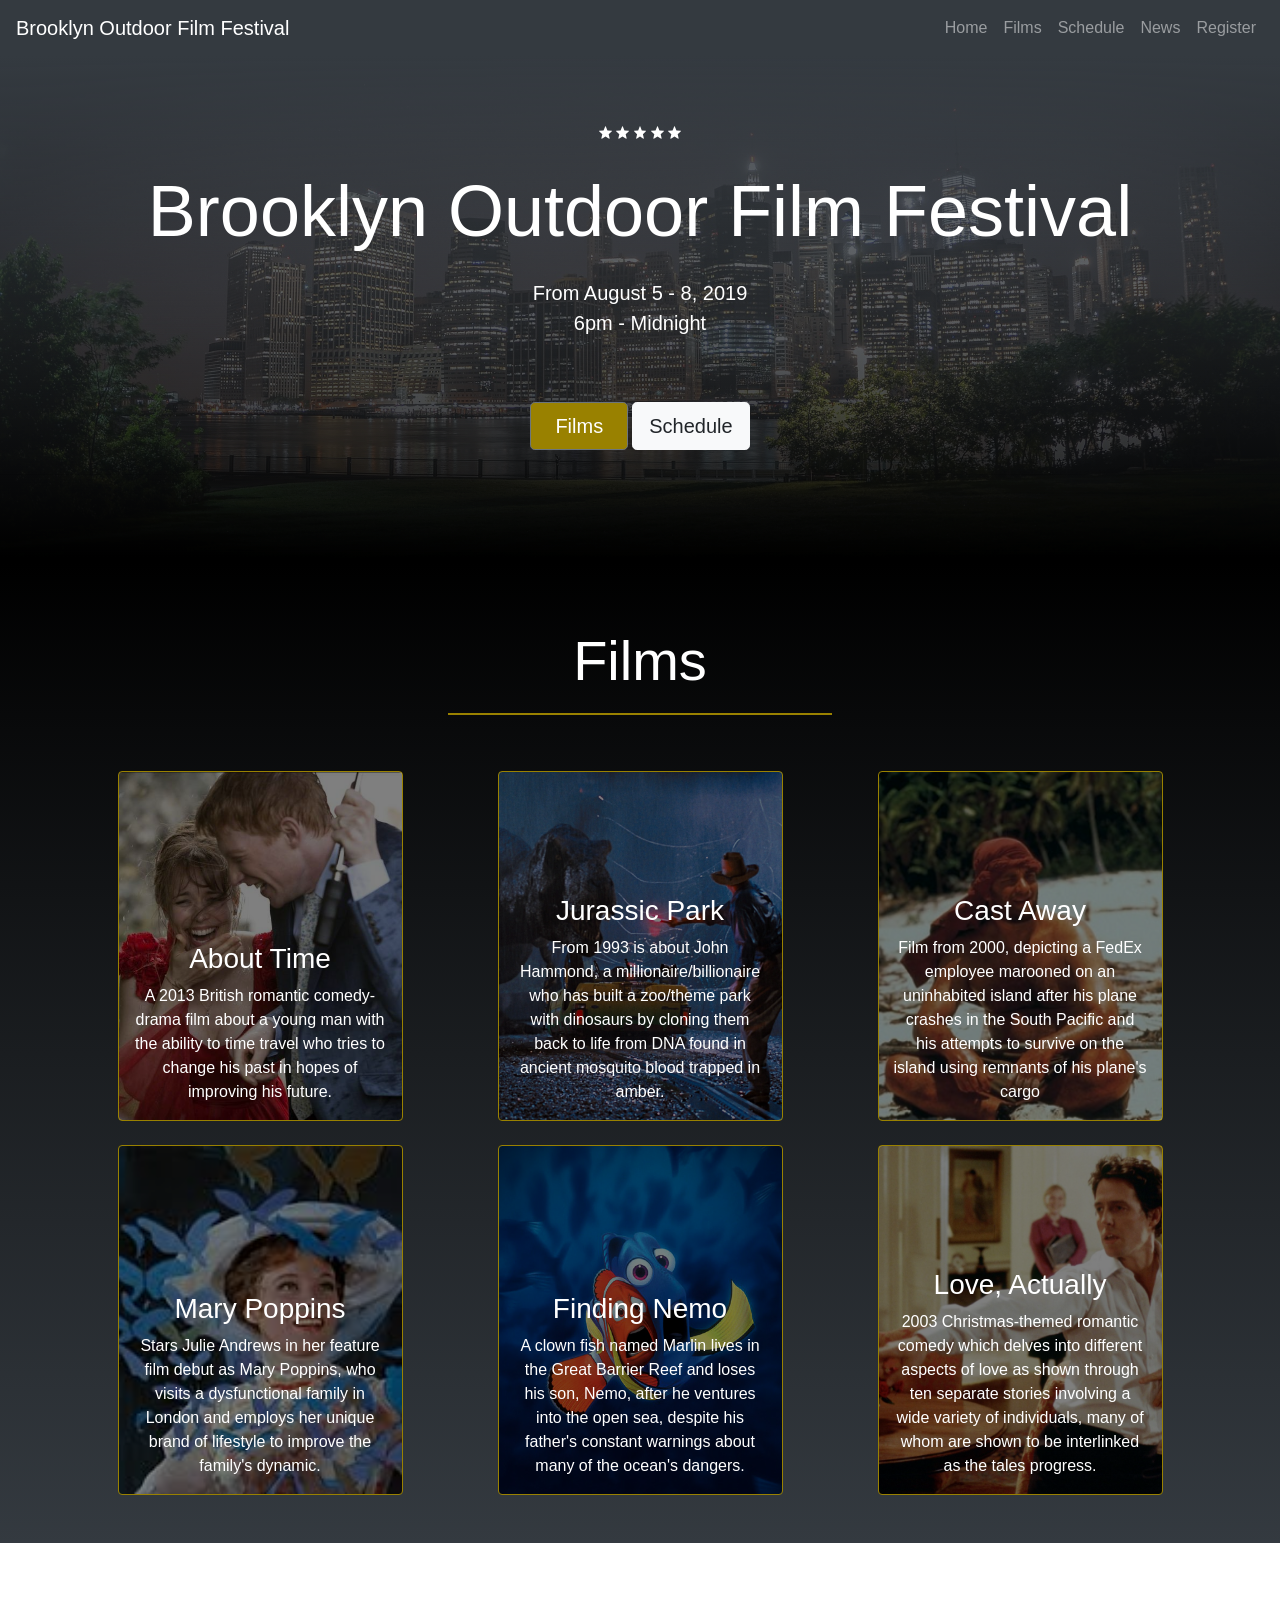
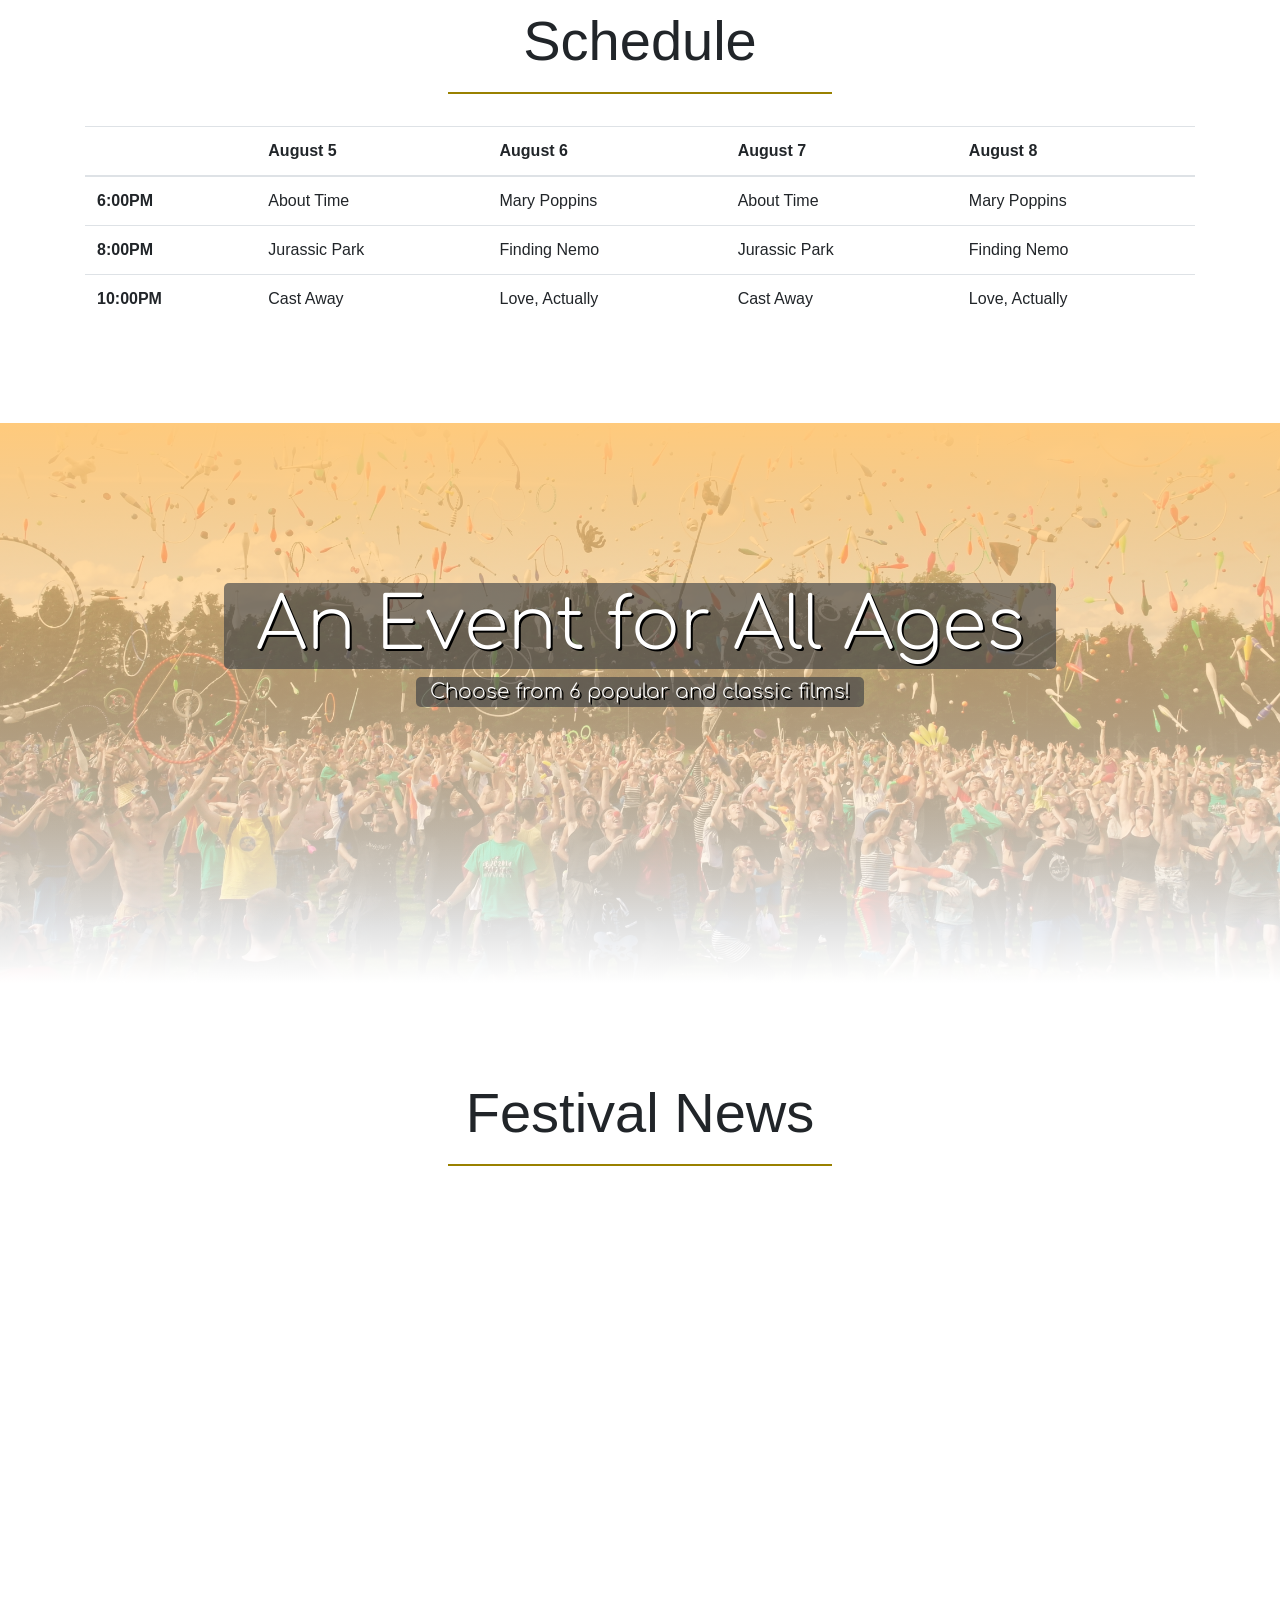
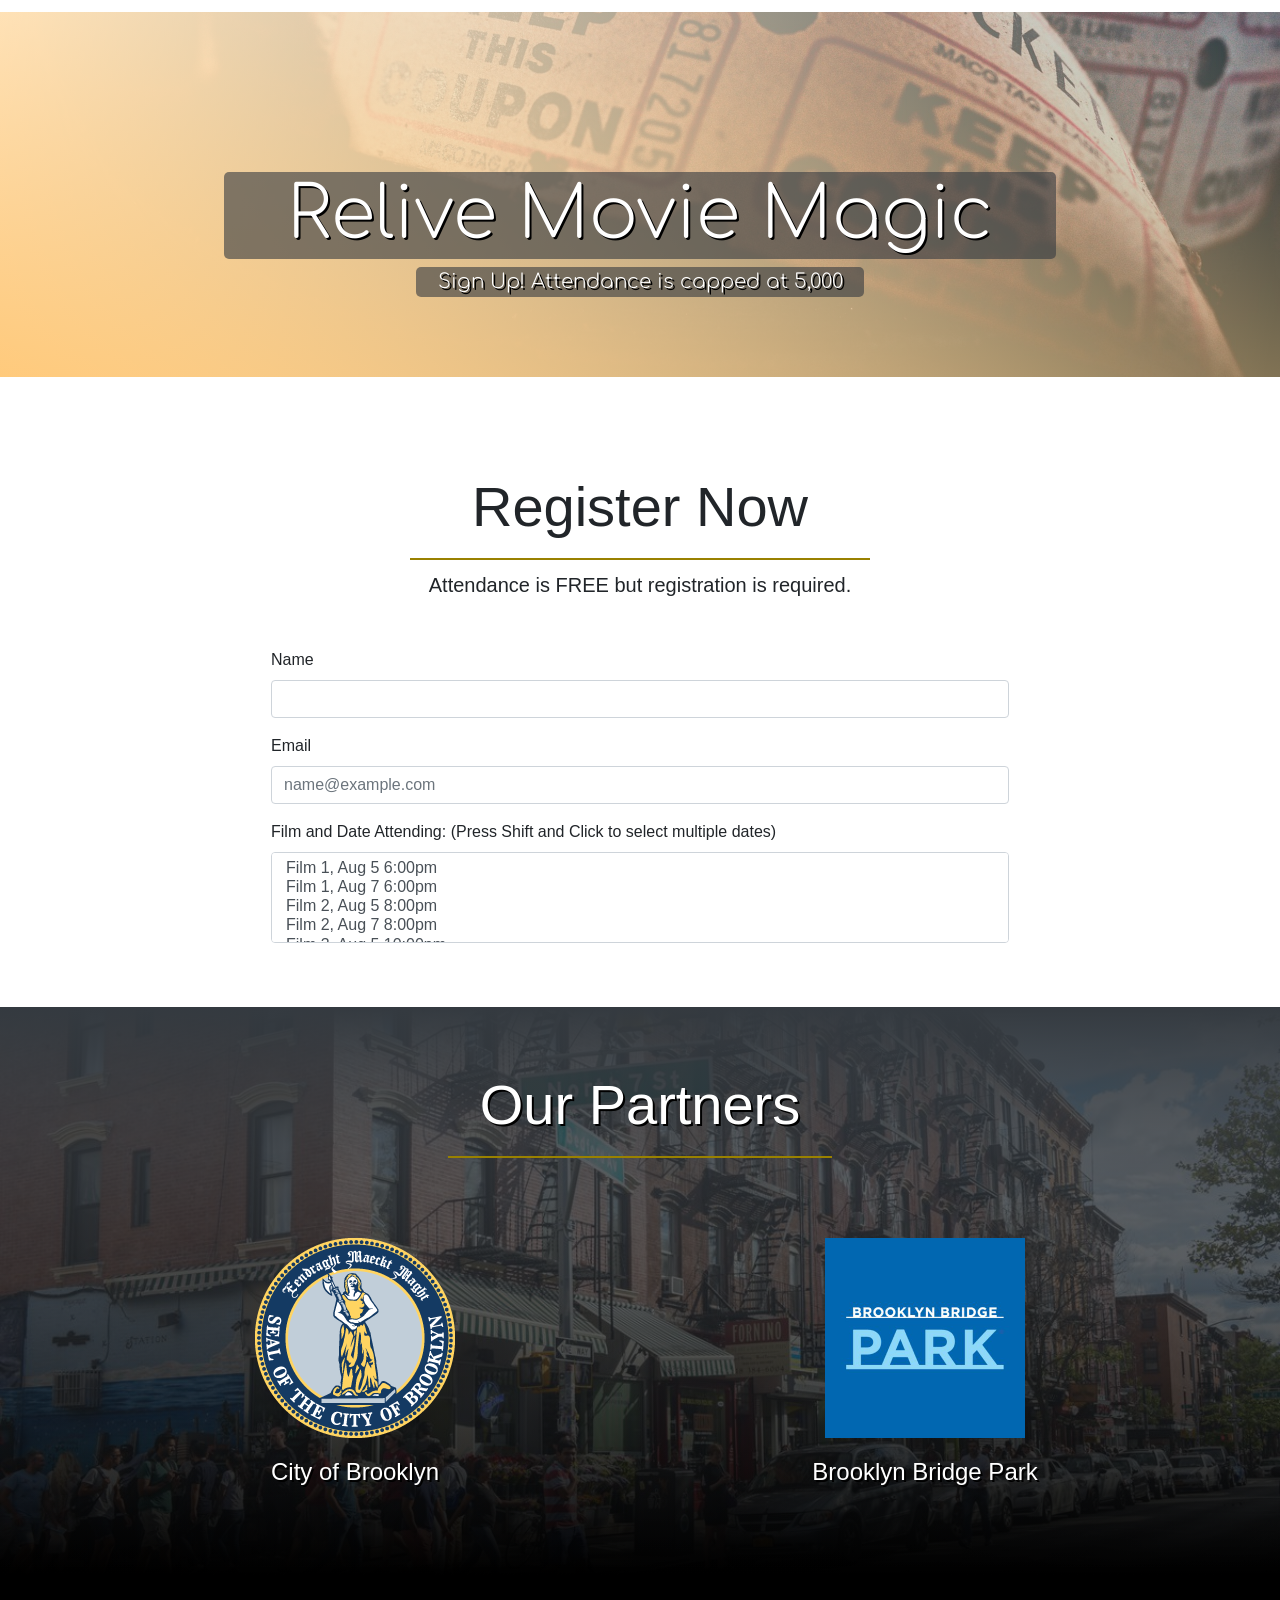
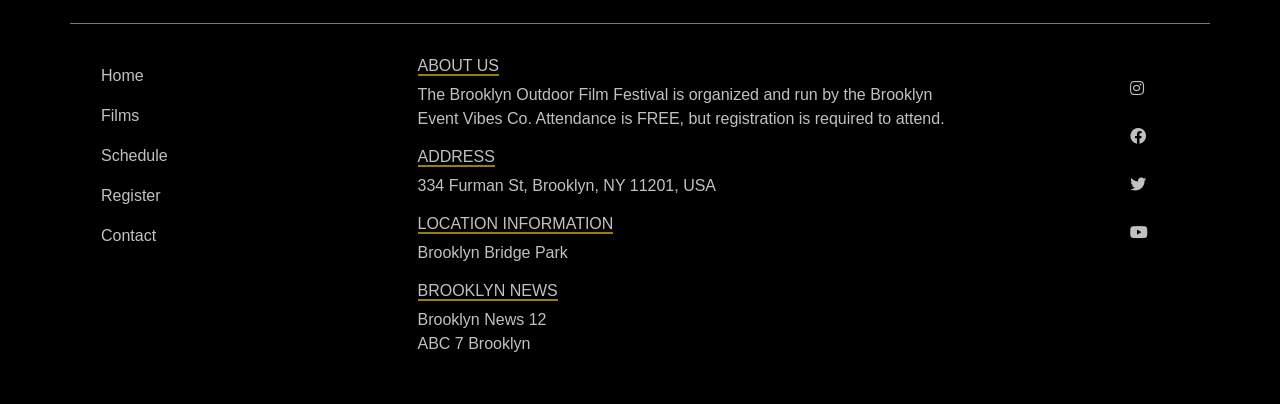
==== index.html @ 04101d74 "Rename filmfestival2.HTML to index.html" ====
<!doctype html>
<html lang="en">
  <head>
    <!-- Required meta tags -->
    <meta charset="utf-8">
    <meta name="language" content="English">
    <meta name="viewport" content="width=device-width, initial-scale=1, shrink-to-fit=no">
    <title>Brooklyn Outdoor Film Festival</title>

    <!-- Bootstrap CSS -->
    <link rel="stylesheet" href="https://stackpath.bootstrapcdn.com/bootstrap/4.2.1/css/bootstrap.min.css" integrity="sha384-GJzZqFGwb1QTTN6wy59ffF1BuGJpLSa9DkKMp0DgiMDm4iYMj70gZWKYbI706tWS" crossorigin="anonymous">
    <link rel="stylesheet" href="https://use.fontawesome.com/releases/v5.7.2/css/all.css" integrity="sha384-fnmOCqbTlWIlj8LyTjo7mOUStjsKC4pOpQbqyi7RrhN7udi9RwhKkMHpvLbHG9Sr" crossorigin="anonymous">
    <link href="https://fonts.googleapis.com/css?family=Comfortaa" rel="stylesheet">
    <link href="css/style.css" rel="stylesheet" type="text/css" />
  </head>
  <body>
    <!---NAVIGATION------>

    <header>
      <nav class="navbar sticky-top navbar-expand-md navbar-dark bg-dark">
        <a class="navbar-brand" href="#">Brooklyn Outdoor Film Festival</a>
        <button class="navbar-toggler" type="button" data-toggle="collapse" data-target="#navbarNav">
          <span class="navbar-toggler-icon"></span>
        </button>
        <div class="collapse navbar-collapse" id="navbarNav">
          <ul class="navbar-nav ml-auto">
            <li class="nav-item">
              <a class="nav-link" href="#">Home</a>
            </li>
            <li class="nav-item">
              <a class="nav-link" href="#film-section">Films</a>
            </li>
            <li class="nav-item">
              <a class="nav-link" href="#schedule-section">Schedule</a>
            </li>
            <li class="nav-item">
              <a class="nav-link" href="#news-section">News</a>
            </li>
            <li class="nav-item">
              <a class="nav-link" href="#register-section">Register</a>
            </li>
          </ul>
        </div>
      </nav>
      <!---JUMBOTRON------>
      <div id="header-img" class="jumbotron jumbotron-fluid text-center">
        <img class="star" src="images/star.svg" />
        <img class="star" src="images/star.svg" />
        <img class="star" src="images/star.svg" />
        <img class="star" src="images/star.svg" />
        <img class="star" src="images/star.svg" />

        <h1 class="display-3 my-4">Brooklyn Outdoor Film Festival</h1>
        <div class="d-flex justify-content-around">
          <p class="lead"><strong>From August 5 - 8, 2019 <br /> 6pm - Midnight</strong></p>
        </div>
        <div class="btn-group mt-5" role="group">
          <a href="#film-section">
            <button id="button-gold" type="button" class="btn btn-secondary btn-lg px-4 mr-1">
              Films
            </button>
          </a>
          <a href="#schedule-section">
            <button type="button" class="btn btn-light btn-lg">
              Schedule
            </button>
          </a>
        </div>
        <hr class="my-4" />
      </div>
    </header>


  <main>
    <!---FILM SECTION------>
      <section id="film-section" class="padding-section text-white pb-5">
        <div id="" class="text-center padding-title-bottom">
          <div class="width-border border-bottom-gold">
            <h2 class="display-4">Films</h2>
          </div>
        </div>
        <div class="container" id="films">
          <div class="row d-flex justify-content-around text-center my-4">
            <div id="about-time-pic" class="d-flex flex-column justify-content-end col-xs-12 col-lg-3 height-film rounded gold-border">
              <h3>About Time</h3>
              <p>
                A 2013 British romantic comedy-drama film about a young man with the ability to time travel who tries to change his past in hopes of improving his future.
              </p>
            </div>
            <div id="jurassic-park-pic" class="d-flex flex-column justify-content-end col-xs-12 col-lg-3 height-film rounded gold-border">
              <h3>Jurassic Park</h3>
              <p>
                From 1993 is about John Hammond, a millionaire/billionaire who has built a zoo/theme park with dinosaurs by cloning them back to life from DNA found in ancient mosquito blood trapped in amber.
              </p>
            </div>
            <div id="cast-away-pic" class="d-flex flex-column justify-content-end col-xs-12 col-lg-3 height-film rounded gold-border">
              <h3>Cast Away</h3>
              <p>
                Film from 2000, depicting a FedEx employee marooned on an uninhabited island after his plane crashes in the South Pacific and his attempts to survive on the island using remnants of his plane's cargo
              </p>
            </div>
          </div><!--/row-->
          <div class="row d-flex justify-content-around text-center mt-4" id="row-height">
            <div id="mary-poppins-pic" class="d-flex flex-column justify-content-end col-xs-12 col-lg-3 height-film rounded gold-border">
              <h3>Mary Poppins</h3>
              <p>
                Stars Julie Andrews in her feature film debut as Mary Poppins, who visits a dysfunctional family in London and employs her unique brand of lifestyle to improve the family's dynamic.
              </p>
            </div>
            <div id="finding-nemo-pic" class="d-flex flex-column justify-content-end col-xs-12 col-lg-3 height-film rounded gold-border">
              <h3>Finding Nemo</h3>
              <p>
                A clown fish named Marlin lives in the Great Barrier Reef and loses his son, Nemo, after he ventures into the open sea, despite his father's constant warnings about many of the ocean's dangers.
              </p>
            </div>
            <div id="love-actually-pic" class="d-flex flex-column justify-content-end col-xs-12 col-lg-3 height-film rounded gold-border">
              <h3>Love, Actually</h3>
              <p>
                 2003 Christmas-themed romantic comedy which delves into different aspects of love as shown through ten separate stories involving a wide variety of individuals, many of whom are shown to be interlinked as the tales progress.
              </p>
            </div>
          </div><!--/row-->
        </div><!--/container-->
      </section>

      <!---SCHEDULE------>
      <section id="schedule-section" class="padding-section">
        <div class="text-center  padding-title-bottom">
          <div class="width-border border-bottom-gold">
            <h2 class="display-4">Schedule</h2>
          </div>
        </div>
        <div class="container">
          <table class="table table-hover">
            <thead>
              <tr>
                <th scope="col-md-1"></th>
                <th scope="col-md-1">August 5</th>
                <th scope="col-md-1">August 6</th>
                <th scope="col">August 7</th>
                <th scope="col">August 8</th>
              </tr>
            </thead>
            <tbody>
              <tr>
                <th scope="row">6:00PM</th>
                <td>About Time</td>
                <td>Mary Poppins</td>
                <td>About Time</td>
                <td>Mary Poppins</td>
              </tr>
              <tr>
                <th scope="row">8:00PM</th>
                <td>Jurassic Park</td>
                <td>Finding Nemo</td>
                <td>Jurassic Park</td>
                <td>Finding Nemo</td>
              </tr>
              <tr>
                <th scope="row">10:00PM</th>
                <td>Cast Away</td>
                <td>Love, Actually</td>
                <td>Cast Away</td>
                <td>Love, Actually</td>
              </tr>
            </tbody>
          </table>
        </div>
      </section>

    <!---Wrapper Jumbotron------>
    <div id="wrapper1-img" class="jumbotron jumbotron-fluid text-center">
      <div class="text-box">
        <h1 id="wrapper1-h1" class="display-3">An Event for All Ages</h1>
      </div>
      <div id="lead-text-box" class="text-box">
        <p id="leadtext-wrapper" class="lead">Choose from 6 popular and classic films!</p>
      </div>
    </div>

    <!---FESTIVAL NEWS------>
    <aside id="news-section" class="padding-section">
      <div class="text-center  padding-title-bottom">
        <div class="width-border border-bottom-gold">
          <h2 class="display-4">Festival News</h2>
        </div>
      </div>
      <div class="container">
        <div class="row">
          <div class="col">
            <article>
              <a class="links-decoration" href="#">
                <div class="d-flex align-items-center">
                  <h4 class="mr-4">Excitement rises over Brooklyn's upcoming film festival</h4>
                  <span>July 4, 2019</span>
                </div>
                <p>
                  A recent local poll showed that citizens living in Brooklyn and Manhatten are greatly looking forward to the upcoming film festival at Brooklyn Bridge Park. Although the venue can only accomodate for around 5,000 people per day, it's looking like a great deal more of the population is interested in attending. Those interested should register and sign up for the festival as soon as possible to secure their place!
                </p>
              </a>
            </article>
            <article>
              <a class="links-decoration" href="#">
                <div class="d-flex align-items-center">
                  <h4 class="mr-4">Brooklyn Film Festival puts together it's schedule</h4>
                  <span>Feb 15, 2019</span>
                </div>
                <p>
                  The Brooklyn Outdoor Film Festival has finally created it's list of films as well as what times they will be playing at. The organizers of the festival spent several weeks discussing with studios and weighing the options that were provided them. They feel their final line-up provides a good mix for all festival-goers no matter their age.
                </p>
              </a>
            </article>
            <article>
              <a class="links-decoration" href="#">
                <div class="d-flex align-items-center">
                  <h4 class="mr-4">Film Festival is confirmed at Brooklyn Bridge Park!</h4>
                  <span>Nov 26, 2018</span>
                </div>
                <p>
                  After many weeks of negotiations and bureacracy, the City of Brooklyn has finally given the go-ahead for the Brooklyn Outdoor Film Festival to be held this year at Brooklyn Bridge Park. The venue is set to be this summer between August 5 - 8 from 6pm to Midnight.
                </p>
            </a>
            </article>
          </div>
        </div>
      </div>
    </aside>

    <!---Wrapper Jumbotron 2------>
    <div id="wrapper2-img" class="jumbotron jumbotron-fluid text-center">
      <div class="text-box">
          <h1 class="display-3">Relive Movie Magic</h1>
      </div>
      <div id="lead-text-box" class="text-box">
        <p id="leadtext-wrapper" class="lead">Sign Up! Attendance is capped at 5,000</p>
      </div>
    </div>


    <!---REGISTER------>
    <section id="register-section" class="padding-section margin-sides-register">
      <div class="text-center  padding-title-bottom">
      <div id="width-border-register" class="border-bottom-gold">
        <h2 class="display-4">Register Now</h2>
      </div>
      <p class="lead">
        Attendance is FREE but registration is required.
      </p>
    </div>
      <div class="container">
        <form>
          <div class="form-group">
            <label for="FormControlInputName">Name</label>
            <input class="form-control" >
          </div>
          <div class="form-group">
            <label for="FormControlInputEmail">Email</label>
            <input type="email" class="form-control" placeholder="name@example.com">
          </div>
          <div class="form-group">
            <label for="exampleFormControlSelect2">Film and Date Attending: (Press Shift and Click to select multiple dates)</label>
            <select multiple class="form-control">
              <option>Film 1, Aug 5 6:00pm</option>
              <option>Film 1, Aug 7 6:00pm</option>
              <option>Film 2, Aug 5 8:00pm</option>
              <option>Film 2, Aug 7 8:00pm</option>
              <option>Film 3, Aug 5 10:00pm</option>
              <option>Film 3, Aug 7 10:00pm</option>
              <option>Film 4, Aug 6 6:00pm</option>
              <option>Film 4, Aug 8 6:00pm</option>
              <option>Film 5, Aug 6 8:00pm</option>
              <option>Film 5, Aug 8 8:00pm</option>
              <option>Film 6, Aug 6 10:00pm</option>
              <option>Film 6, Aug 8 10:00pm</option>
            </select>
          </div>
        </form>
      </div><!--/container-->
    </section>

    <!---PARTNERS----->
    <section class="padding-section padding-title-bottom partners">
      <div class="text-center  padding-title-bottom">
        <div class="width-border border-bottom-gold mb-5">
          <h2 class="display-4">Our Partners</h2>
        </div>
      </div>
      <div class="container">
        <div class="row d-flex justify-content-around text-center">
          <div class="col pb-5">
            <a class="links-decoration" href="https://www1.nyc.gov/">
              <img class="city-logos" src="icons/seal_brooklyn.png" />
              <h4>City of Brooklyn</h4>
            </a>
          </div>
          <div class="col">
            <a class="links-decoration" href="https://www.brooklynbridgepark.org/">
              <img class="city-logos" src="icons/brooklynbridge_park.jpg" />
              <h4>Brooklyn Bridge Park</h4>
            </a>
          </div>
      </div>
    </section>
  </main>

  <!---FOOTER------>
  <footer class="py-5" id="footer">
    <div class="container" id="border-top-footer">
      <div class="row d-flex justify-content-between">
        <div class="col-md-2"><!--nav col-->
          <div>
            <ul class="nav flex-column">
              <li class="nav-item">
                <a class="nav-link active" href="#">Home</a>
              </li>
              <li class="nav-item">
                <a class="nav-link" href="#">Films</a>
              </li>
              <li class="nav-item">
                <a class="nav-link" href="#">Schedule</a>
              </li>
              <li class="nav-item">
                <a class="nav-link" href="#">Register</a>
              </li>
              <li class="nav-item">
                <a class="nav-link" href="#">Contact</a>
              </li>
            </ul>
          </div>
        </div>
        <div class="col-md-6"><!--address col-->
          <h6 class="text-uppercase mb-2"><span class="border-bottom-gold">About Us</span></h6>
          <p class="font-weight-light">
            The Brooklyn Outdoor Film Festival is organized and run by the Brooklyn Event Vibes Co.
            Attendance is FREE, but registration is required to attend.
          </p>
          <h6 class="text-uppercase mt-3 mb-2"><span class="border-bottom-gold">Address</span></h6>
          <address class="font-weight-light">
            334 Furman St, Brooklyn, NY 11201, USA
          </address>
          <h6 class="text-uppercase mt-3 mb-2"><span class="border-bottom-gold">Location Information</span></h6>
          <a class="font-weight-light" href="https://www.brooklynbridgepark.org/">Brooklyn Bridge Park</a>
          <h6 class="text-uppercase mt-3 mb-2"><span class="border-bottom-gold">Brooklyn News</span></h6>
          <a class="font-weight-light" class="link-footer" href="http://brooklyn.news12.com/">Brooklyn News 12</a><br />
          <a class="font-weight-light" class="link-footer" href="https://abc7ny.com/brooklyn/">ABC 7 Brooklyn</a>
        </div>
        <div class="col-md-1 py-2"><!--social media icons col-->
          <a href="#"><i class="fab fa-instagram icon-block py-3"></i></a>
          <a href="#"><i class="fab fa-facebook icon-block py-3"></i></a>
          <a href="#"><i class="fab fa-twitter icon-block py-3"></i></a>
          <a href="#"><i class="fab fa-youtube icon-block py-3"></i></a>
        </div>
      </div><!--/row-->
    </div>
  </footer>
    <!-- Optional JavaScript -->
    <!-- jQuery first, then Popper.js, then Bootstrap JS -->
    <script src="https://code.jquery.com/jquery-3.3.1.slim.min.js" integrity="sha384-q8i/X+965DzO0rT7abK41JStQIAqVgRVzpbzo5smXKp4YfRvH+8abtTE1Pi6jizo" crossorigin="anonymous"></script>
    <script src="https://cdnjs.cloudflare.com/ajax/libs/popper.js/1.14.6/umd/popper.min.js" integrity="sha384-wHAiFfRlMFy6i5SRaxvfOCifBUQy1xHdJ/yoi7FRNXMRBu5WHdZYu1hA6ZOblgut" crossorigin="anonymous"></script>
    <script src="https://stackpath.bootstrapcdn.com/bootstrap/4.2.1/js/bootstrap.min.js" integrity="sha384-B0UglyR+jN6CkvvICOB2joaf5I4l3gm9GU6Hc1og6Ls7i6U/mkkaduKaBhlAXv9k" crossorigin="anonymous"></script>
  </body>
</html>
---- css/style.css ----
/*----HEADER IMAGE----*/

.star {
  width: 1%;
}

#header-img {
  color: white;
  margin-bottom: 0;
  background: linear-gradient(#343a40, transparent 99%),
              linear-gradient(0deg, #000, transparent 99%),
              url("../images/brooklyn2.jpg") center/cover;
}

#button-gold {
  background-color: #998100;
  color: white;
}

#button-gold:hover {
  background-color: #ad9a32;
}

.padding-section {
  padding-top: 4rem;
}

.padding-title-bottom {
  padding-bottom: 2rem;
}

.margin-sides-register {
  margin: 0 5%;
}

.film-col-size {
  width:
}

.text-white {
  color: white;
}

/*----MAIN SECTION----*/

 #film-section {
  background-image: linear-gradient(#000, #343a40);
}

.width-border{
  width: 60%;
  margin: 0 auto;
  padding-bottom: 10px;
}

.border-bottom-gold {
  border-bottom: 2px solid #998100;
}

/*----FILM BACKGROUND-IMAGES----*/

.height-film {
  height: 300px;
}

.gold-border {
  border: 1px groove #998100;
}

#about-time-pic {
  background-image: url("../images/about-time.jpg");
  background-position: center;
  background-size: cover;
  box-shadow: inset 0 0 0 1000px rgba(0, 0, 0, 0.5);
}

#jurassic-park-pic {
  background-image: url("../images/jurassic-park.jpg");
  background-position: center;
  background-size: cover;
  box-shadow: inset 0 0 0 1000px rgba(0, 0, 0, 0.5);
}

#cast-away-pic {
  background-image: url("../images/cast-away.jpg");
  background-position: left;
  background-size: cover;
  box-shadow: inset 0 0 0 1000px rgba(0, 0, 0, 0.5);
}

#mary-poppins-pic {
  background-image: url("../images/mary-poppins.jpg");
  background-position: right;
  background-size: cover;
  box-shadow: inset 0 0 0 1000px rgba(0, 0, 0, 0.5);
}

#finding-nemo-pic {
  background-image: url("../images/finding-nemo.jpg");
  background-position: center;
  background-size: cover;
  box-shadow: inset 0 0 0 1000px rgba(0, 0, 0, 0.5);
}

#love-actually-pic {
  background-image: url("../images/love-actually.jpg");
  background-position: center;
  background-size: cover;
  box-shadow: inset 0 0 0 1000px rgba(0, 0, 0, 0.5);
}

#width-border-register{
  width: 90%;
  margin: 0 auto 10px;
  padding-bottom: 10px;
}

/*----Wrapper middle----*/

#wrapper1-img {
  height: 35rem;
  margin-top: 100px;
  padding-top: 10rem;
  color: #fff;
  font-family: "Comfortaa";
  background: linear-gradient(#ffca7c, transparent 90%),
              linear-gradient(0deg, #fff, transparent 90%),
              url("../images/adults-celebration.jpg") bottom/cover;
}

.text-box {
  width: 65%;
  margin: 0 auto;
  background-color: rgb(52,58,64, 0.6);
  text-shadow: 2px 2px #000;
  border-radius: 5px;
  padding:
}

#lead-text-box {
  width: 35%;
}

#wrapper2-img {
  margin-top: 4rem;
  padding-top: 10rem;
  color: #fff;
  font-family: "Comfortaa";
  background: linear-gradient(20deg, #ffca7c, transparent 99%),
              linear-gradient(100deg, #fff, transparent 99%),
              url("../images/admission.jpg") bottom/cover;
}


.city-logos {
  width: 200px;
  padding-bottom: 20px;
}

.partners {
  background: linear-gradient(#343a40, transparent 99%),
              linear-gradient(0deg, #000, transparent 99%),
              url("../images/brooklyn-street.jpg") center/cover;

  margin-top: 4rem;
  color: #fff;
  text-shadow: 2px 2px #000;
}

.links-decoration {
  text-decoration: none;
  color: #fff;
}

.links-decoration:hover {
  color: #998100;
  text-decoration: none;
}

/*----FOOTER----*/

#footer {
  background-color: #000;
  color: #c1c1c1;
}

#border-top-footer {
  border-top: 1px solid  #998100;
  padding-top: 2rem;
}

#footer a {
  text-decoration: none;
  color: #c1c1c1;
}

#footer a:hover {
  color: #fff;
}

.icon-block {
  display: block;
}



/*------------ MEDIA QUERIES --------------*/

@media (max-width: 768px) {

  #header-img h1 {
    margin: 0 6%;
  }

  .star {
    width: 3%;
  }

  .gold-border {
    border: none;
  }

  #wrapper1-img {
    margin-top: 1rem;
    padding-top: 3rem;
  }

  #wrapper1-img h1 {
    font-size: 4rem;
  }

  #footer {
    text-align: center;
  }

  #footer ul {
    margin-bottom: 2rem;
  }

}

@media only screen and (min-width: 768px) and (max-width: 992px) {

  .star {
    width: 2%;
  }

  .gold-border {
    border: none;
  }

}


@media (min-width: 992px) {

  .margin-sides-register {
    margin: 0 20%;
  }

  .width-border{
    width: 30%;
    margin: 0 auto;
    padding-bottom: 10px;
  }

  #width-border-register{
    width: 60%;
    margin: 0 auto 10px;
    padding-bottom: 10px;
  }

  .height-film {
    height: 350px;
  }

}
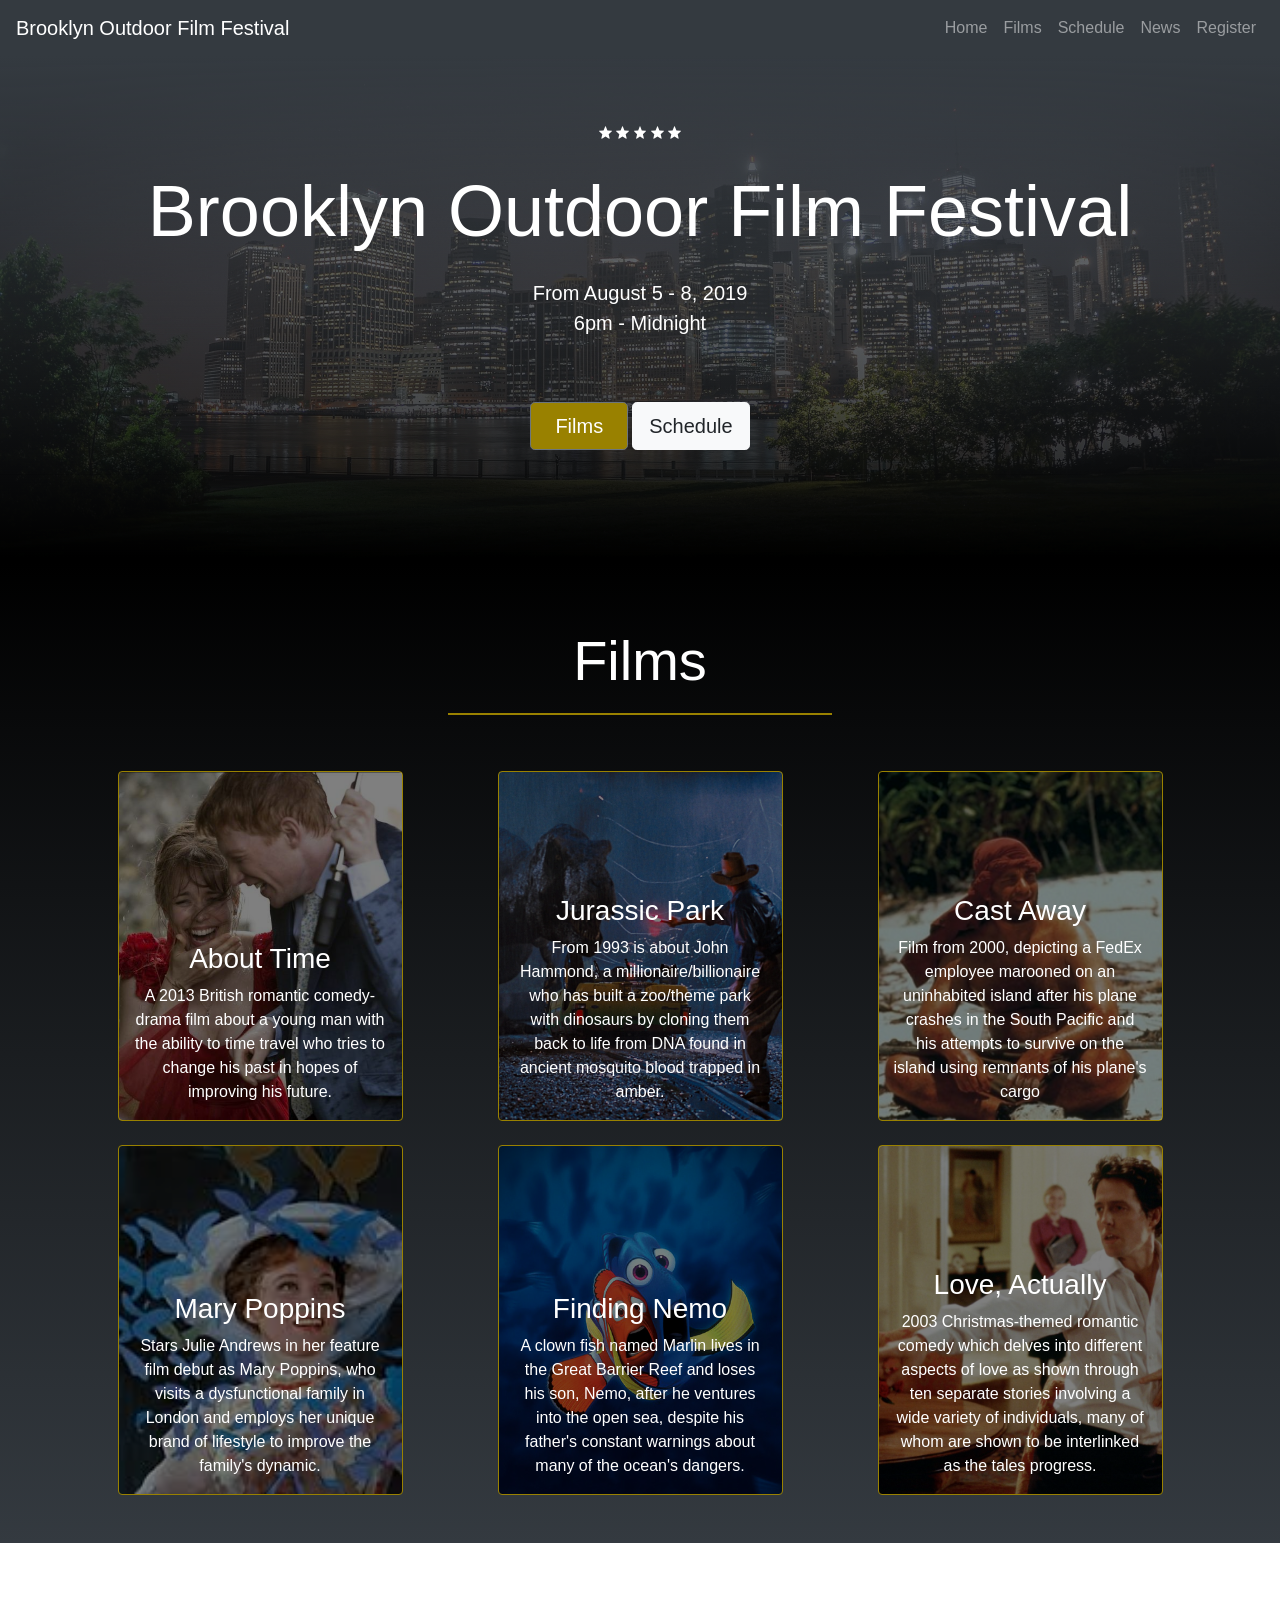
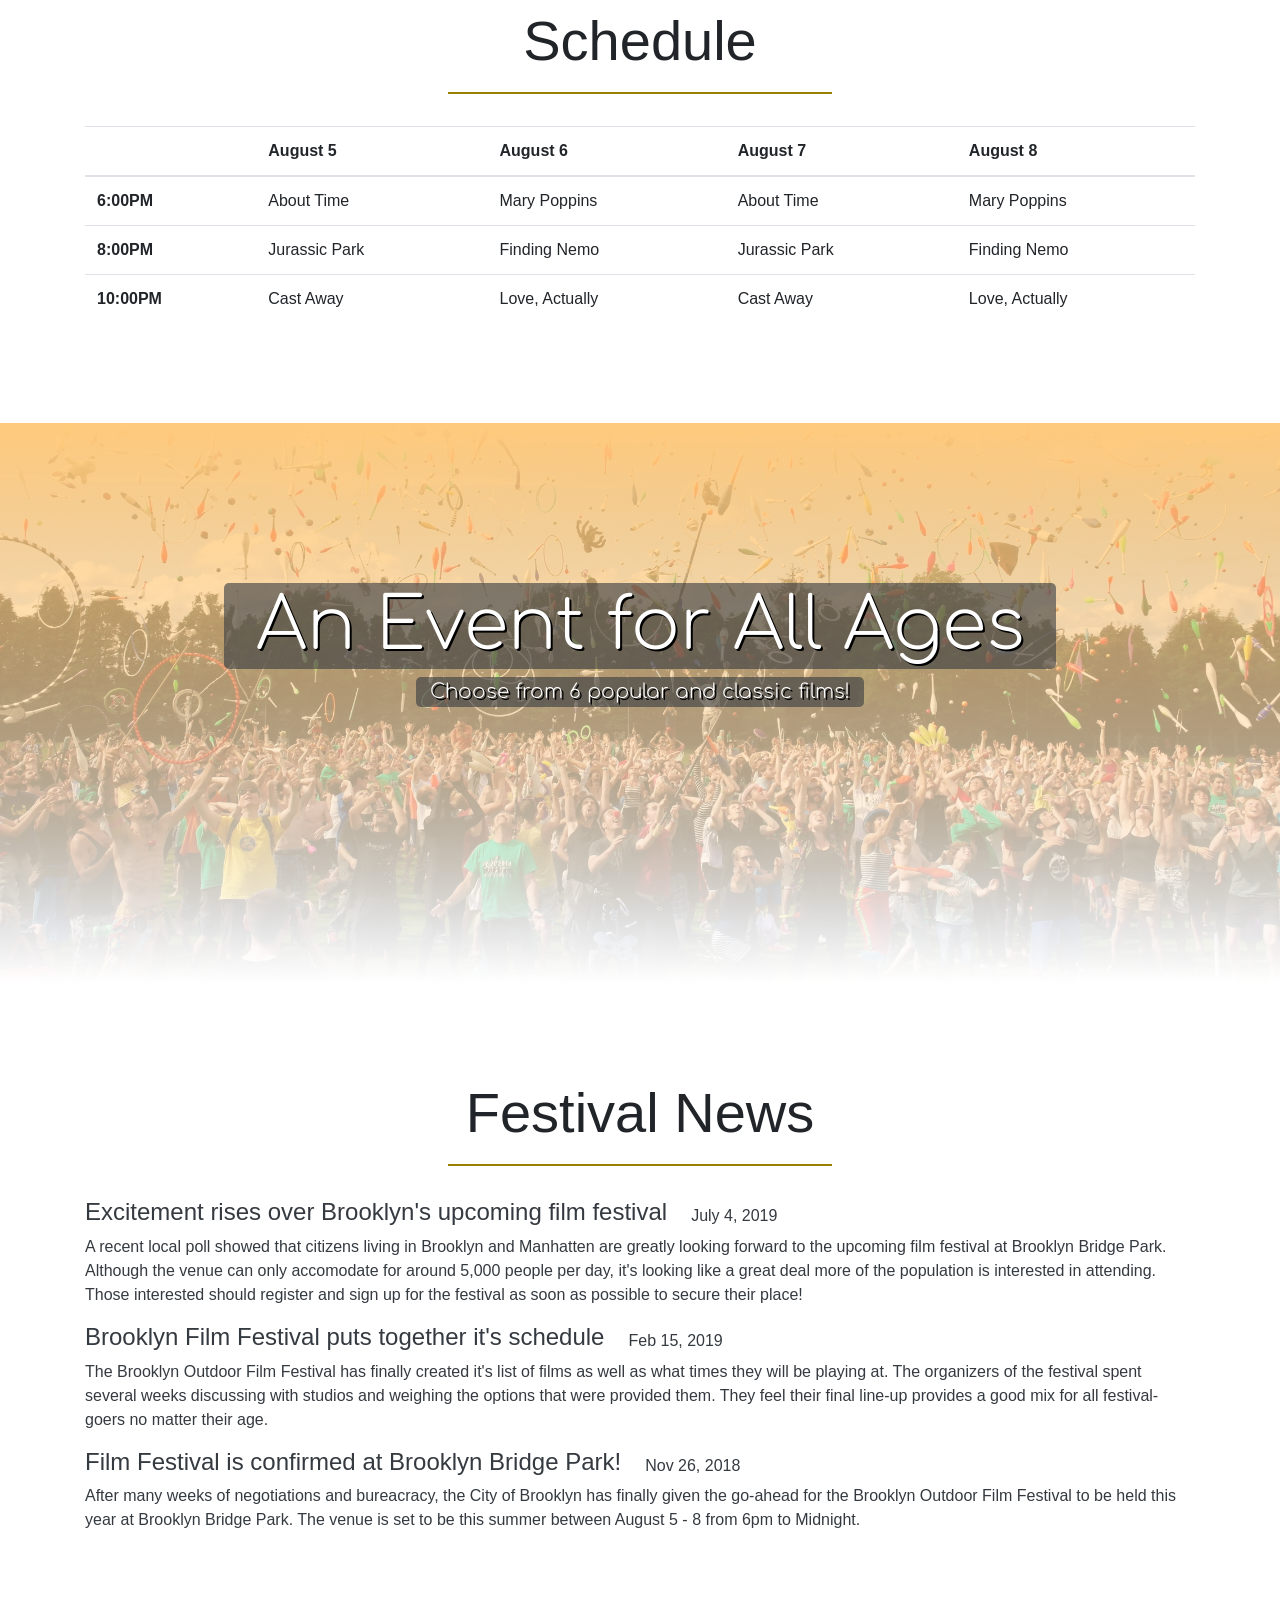
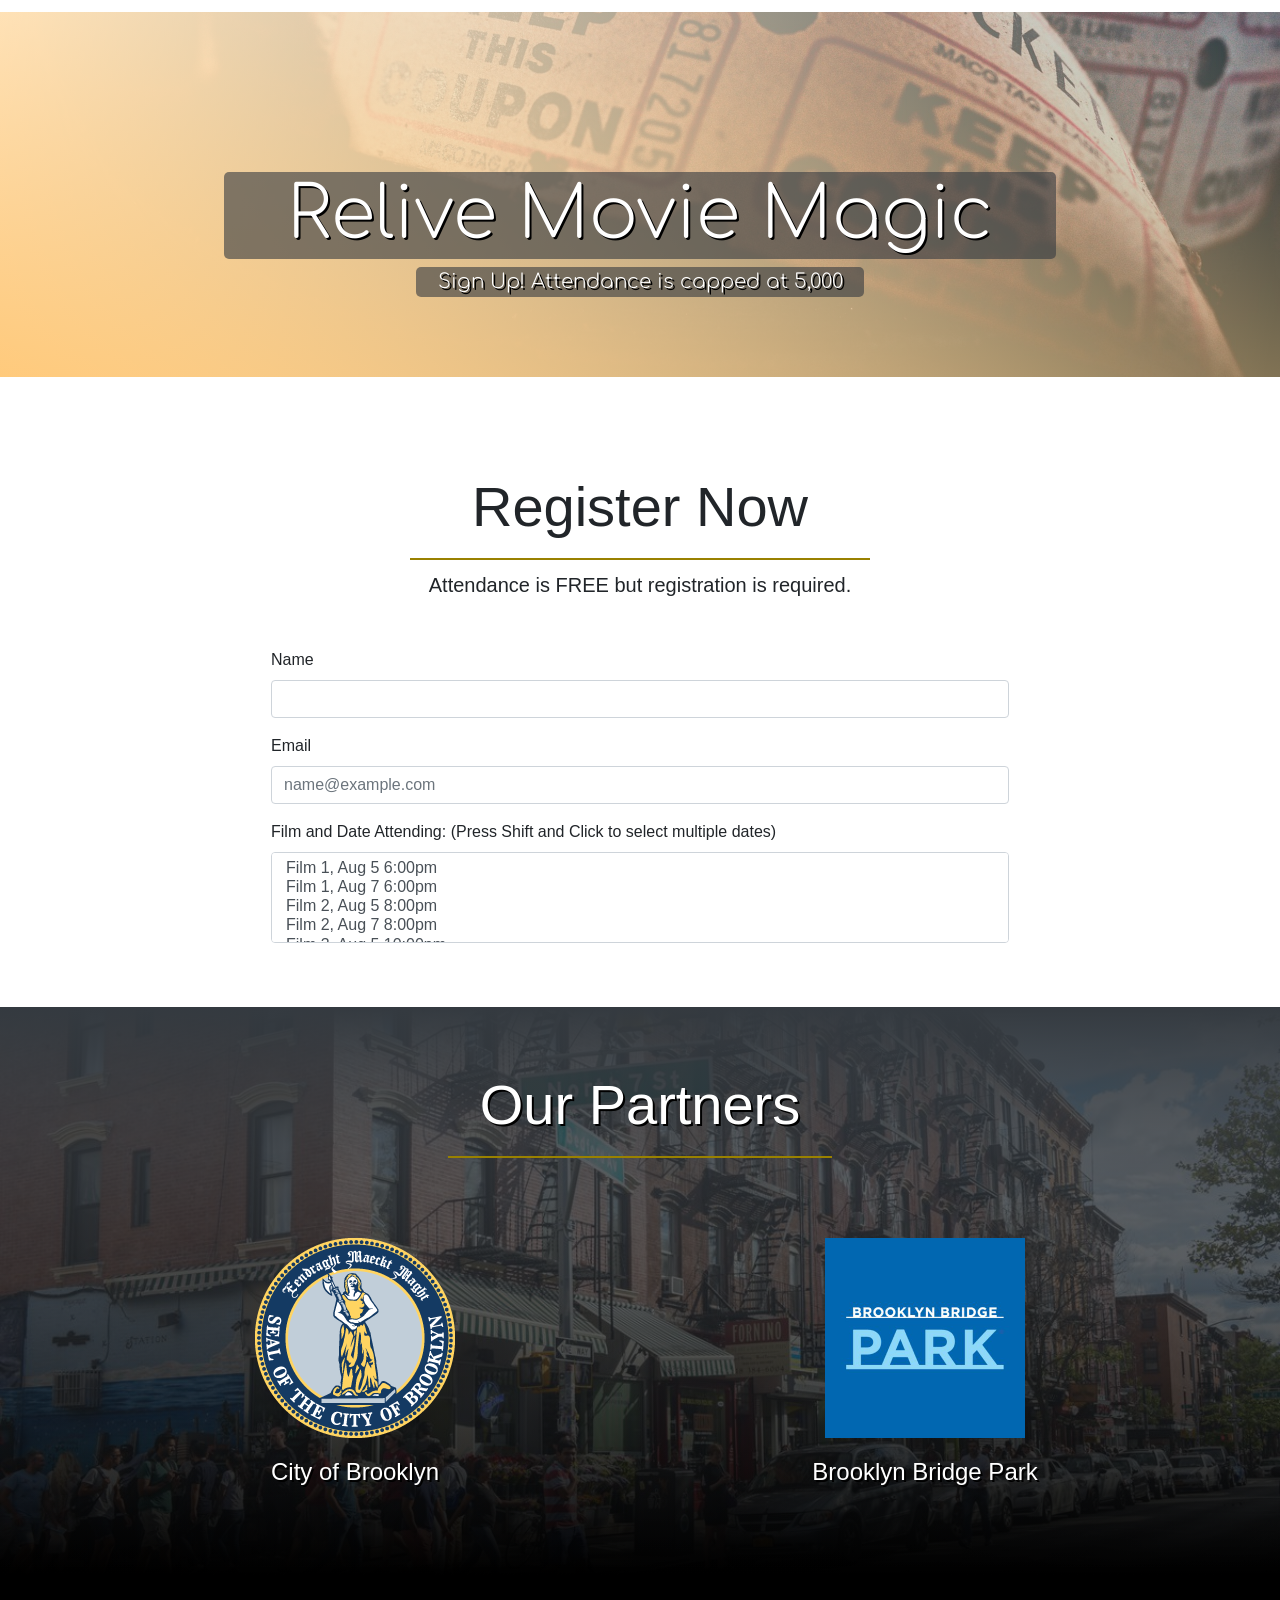
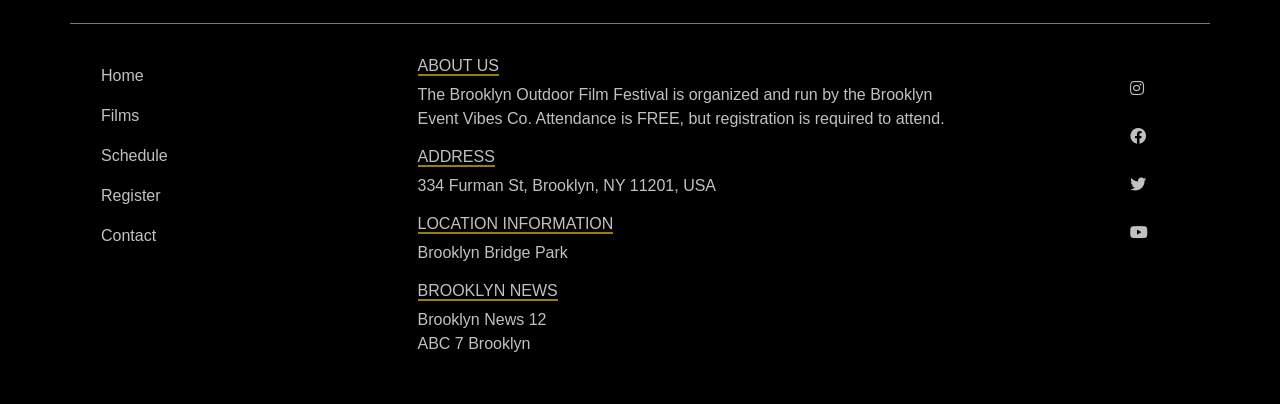
==== commit 10d92bd5: "Changed link color" ====
--- a/index.html
+++ b/index.html
@@ -189,7 +189,7 @@
         <div class="row">
           <div class="col">
             <article>
-              <a class="links-decoration" href="#">
+              <a class="links-decoration-news" href="#">
                 <div class="d-flex align-items-center">
                   <h4 class="mr-4">Excitement rises over Brooklyn's upcoming film festival</h4>
                   <span>July 4, 2019</span>
@@ -200,7 +200,7 @@
               </a>
             </article>
             <article>
-              <a class="links-decoration" href="#">
+              <a class="links-decoration-news" href="#">
                 <div class="d-flex align-items-center">
                   <h4 class="mr-4">Brooklyn Film Festival puts together it's schedule</h4>
                   <span>Feb 15, 2019</span>
@@ -211,7 +211,7 @@
               </a>
             </article>
             <article>
-              <a class="links-decoration" href="#">
+              <a class="links-decoration-news" href="#">
                 <div class="d-flex align-items-center">
                   <h4 class="mr-4">Film Festival is confirmed at Brooklyn Bridge Park!</h4>
                   <span>Nov 26, 2018</span>
--- a/css/style.css
+++ b/css/style.css
@@ -173,6 +173,16 @@
   color: #fff;
 }
 
+.links-decoration-news {
+  text-decoration: none;
+  color: #343a40;
+}
+
+.links-decoration-news:hover {
+  color: #998100;
+  text-decoration: none;
+}
+
 .links-decoration:hover {
   color: #998100;
   text-decoration: none;
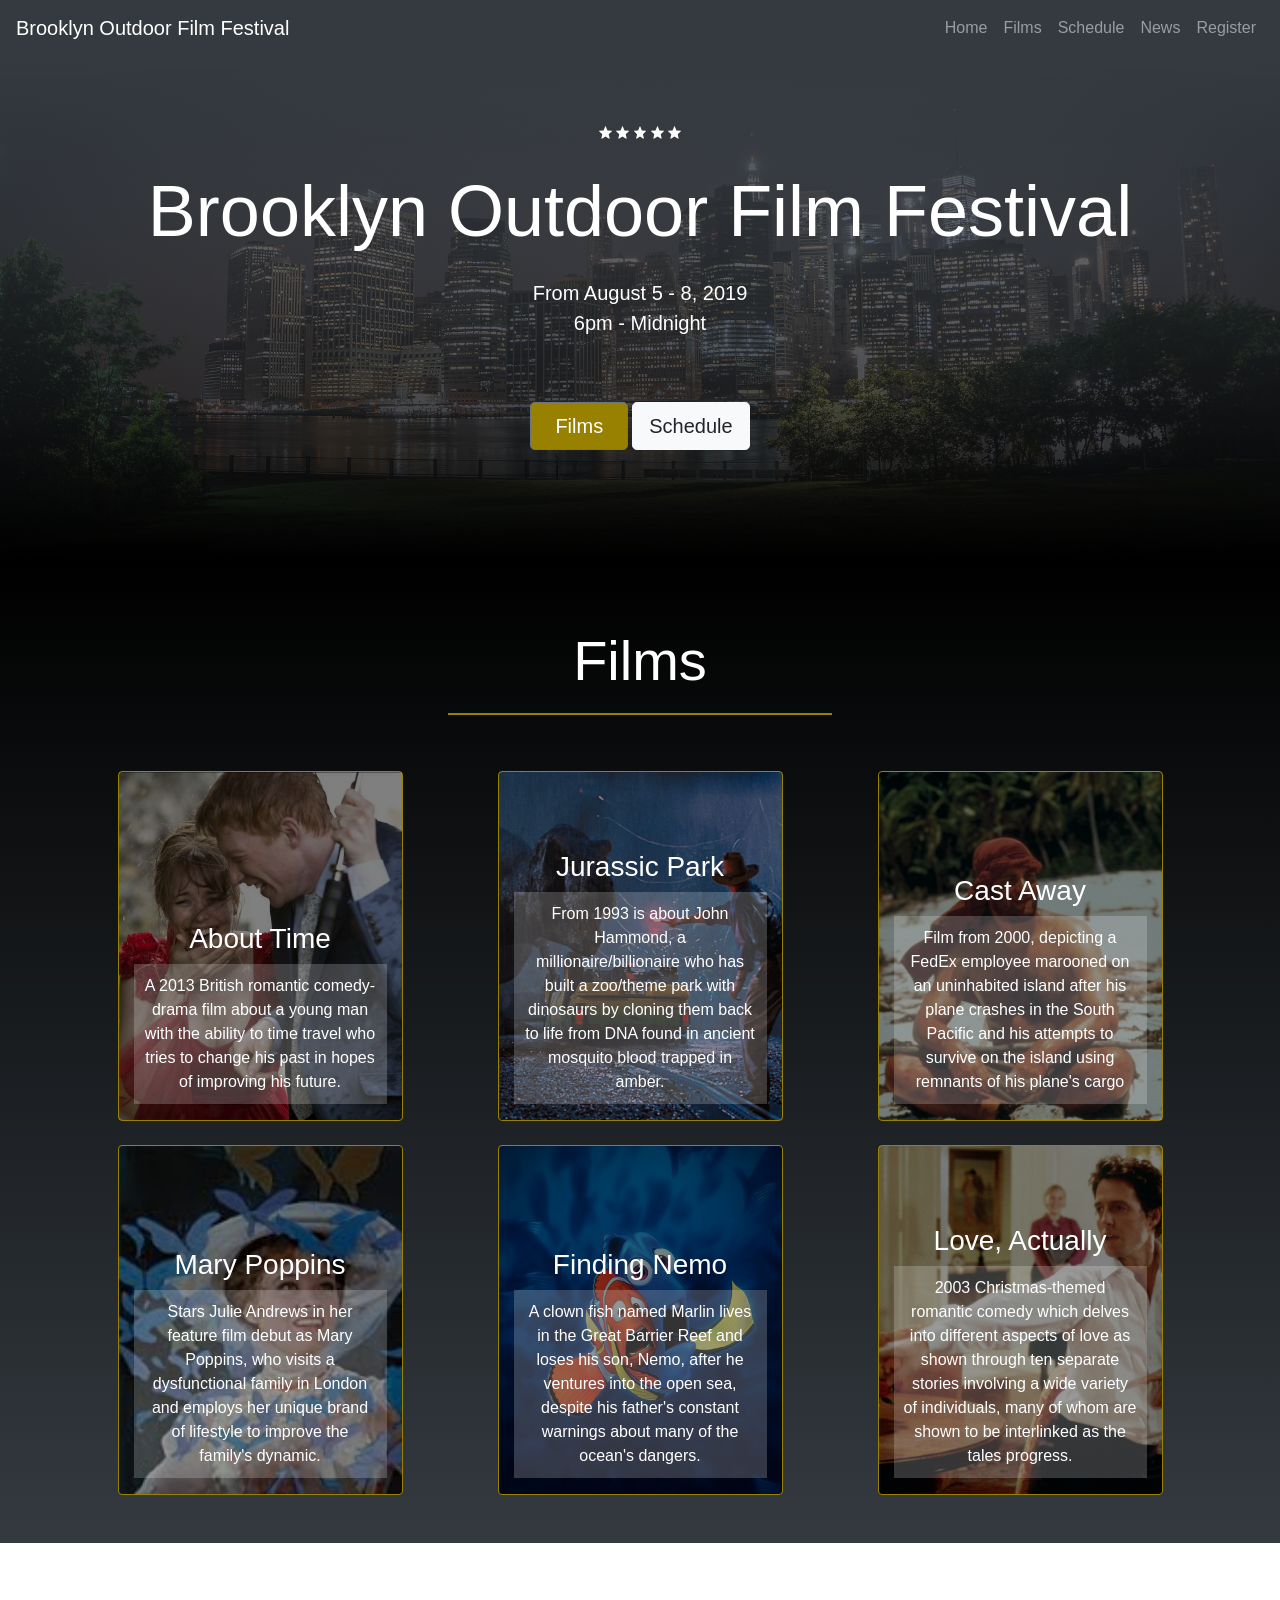
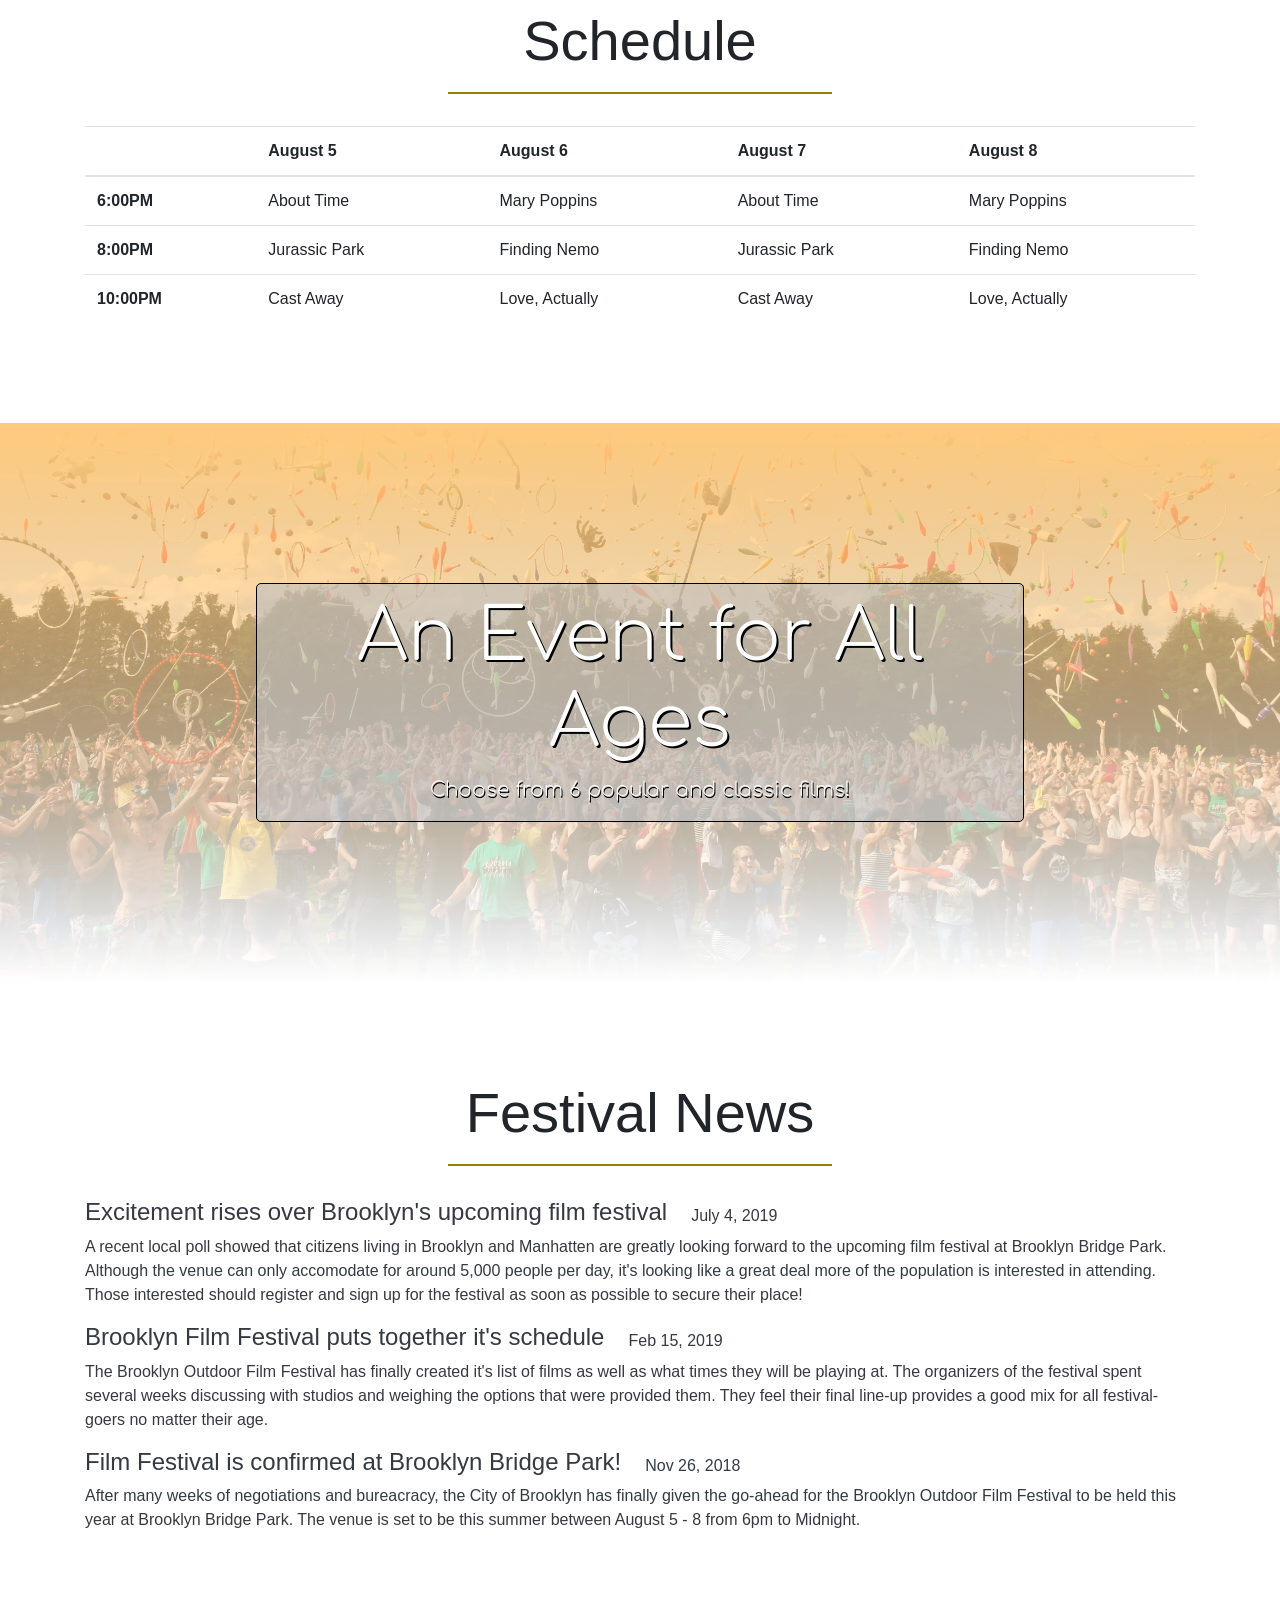
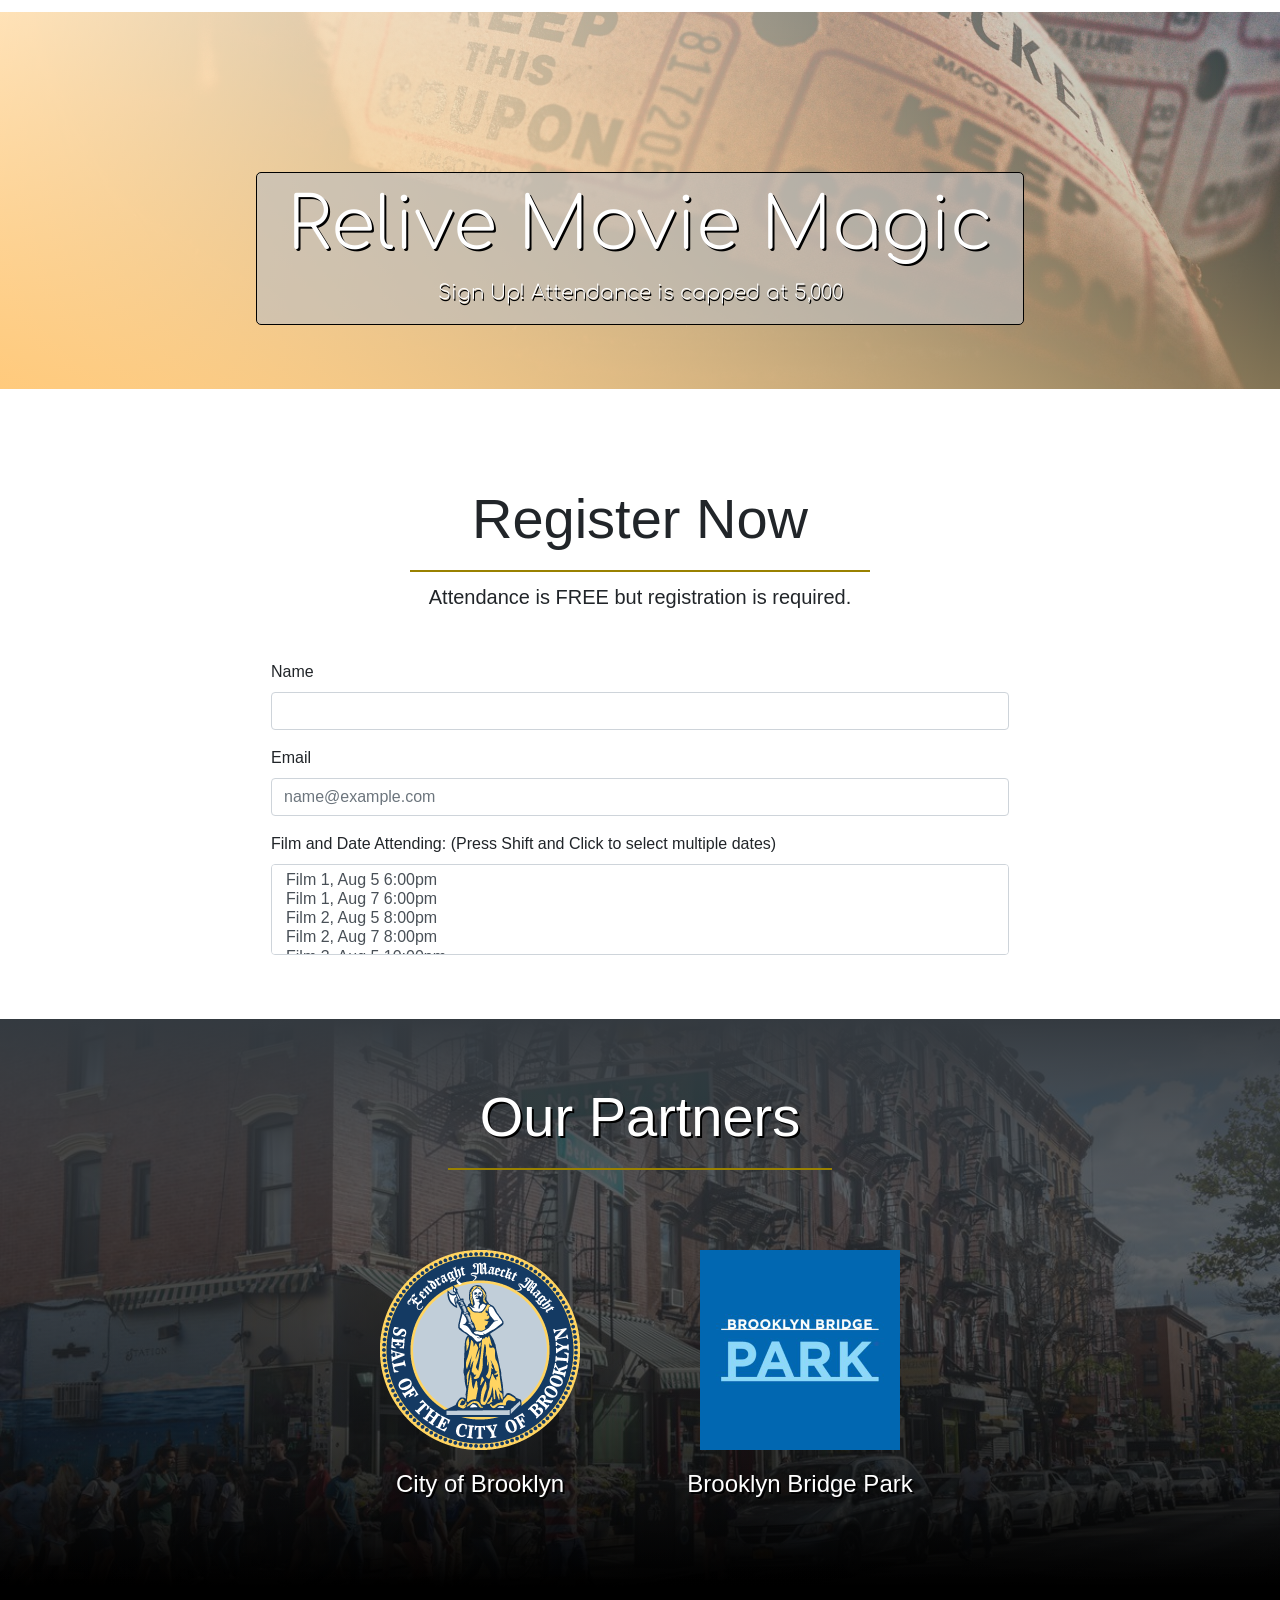
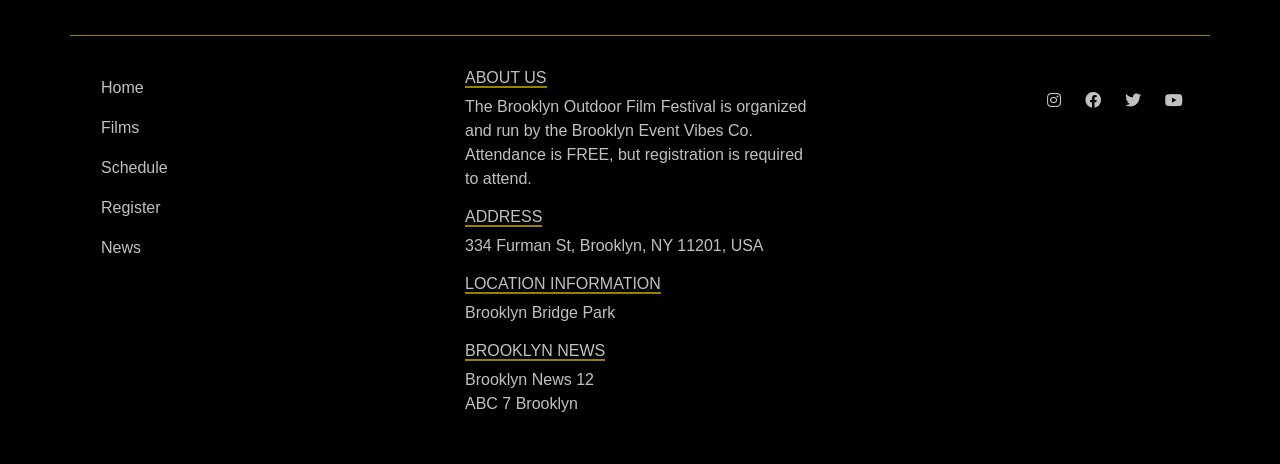
==== commit 7dac2814: "Changes Rita suggested." ====
--- a/index.html
+++ b/index.html
@@ -170,11 +170,13 @@
 
     <!---Wrapper Jumbotron------>
     <div id="wrapper1-img" class="jumbotron jumbotron-fluid text-center">
-      <div class="text-box">
-        <h1 id="wrapper1-h1" class="display-3">An Event for All Ages</h1>
-      </div>
-      <div id="lead-text-box" class="text-box">
-        <p id="leadtext-wrapper" class="lead">Choose from 6 popular and classic films!</p>
+      <div id="wrapper-text">
+        <div>
+          <h1 id="wrapper1-h1" class="display-3">An Event for All Ages</h1>
+        </div>
+        <div id="lead-text-box">
+          <p id="leadtext-wrapper" class="lead">Choose from 6 popular and classic films!</p>
+        </div>
       </div>
     </div>
 
@@ -228,11 +230,13 @@
 
     <!---Wrapper Jumbotron 2------>
     <div id="wrapper2-img" class="jumbotron jumbotron-fluid text-center">
-      <div class="text-box">
+      <div id="wrapper-text2">
+        <div>
           <h1 class="display-3">Relive Movie Magic</h1>
-      </div>
-      <div id="lead-text-box" class="text-box">
-        <p id="leadtext-wrapper" class="lead">Sign Up! Attendance is capped at 5,000</p>
+        </div>
+        <div id="lead-text-box" class="text-box">
+          <p id="leadtext-wrapper" class="lead">Sign Up! Attendance is capped at 5,000</p>
+        </div>
       </div>
     </div>
 
@@ -285,7 +289,7 @@
           <h2 class="display-4">Our Partners</h2>
         </div>
       </div>
-      <div class="container">
+      <div id="partners-width" class="container">
         <div class="row d-flex justify-content-around text-center">
           <div class="col pb-5">
             <a class="links-decoration" href="https://www1.nyc.gov/">
@@ -314,21 +318,21 @@
                 <a class="nav-link active" href="#">Home</a>
               </li>
               <li class="nav-item">
-                <a class="nav-link" href="#">Films</a>
-              </li>
-              <li class="nav-item">
-                <a class="nav-link" href="#">Schedule</a>
-              </li>
-              <li class="nav-item">
-                <a class="nav-link" href="#">Register</a>
-              </li>
-              <li class="nav-item">
-                <a class="nav-link" href="#">Contact</a>
+                <a class="nav-link" href="#film-section">Films</a>
+              </li>
+              <li class="nav-item">
+                <a class="nav-link" href="#schedule-section">Schedule</a>
+              </li>
+              <li class="nav-item">
+                <a class="nav-link" href="#register-section">Register</a>
+              </li>
+              <li class="nav-item">
+                <a class="nav-link" href="#news-section">News</a>
               </li>
             </ul>
           </div>
         </div>
-        <div class="col-md-6"><!--address col-->
+        <div class="col-md-4"><!--address col-->
           <h6 class="text-uppercase mb-2"><span class="border-bottom-gold">About Us</span></h6>
           <p class="font-weight-light">
             The Brooklyn Outdoor Film Festival is organized and run by the Brooklyn Event Vibes Co.
@@ -344,11 +348,12 @@
           <a class="font-weight-light" class="link-footer" href="http://brooklyn.news12.com/">Brooklyn News 12</a><br />
           <a class="font-weight-light" class="link-footer" href="https://abc7ny.com/brooklyn/">ABC 7 Brooklyn</a>
         </div>
-        <div class="col-md-1 py-2"><!--social media icons col-->
-          <a href="#"><i class="fab fa-instagram icon-block py-3"></i></a>
-          <a href="#"><i class="fab fa-facebook icon-block py-3"></i></a>
-          <a href="#"><i class="fab fa-twitter icon-block py-3"></i></a>
-          <a href="#"><i class="fab fa-youtube icon-block py-3"></i></a>
+        <div class="col-md-2 py-2"><!--social media icons col-->
+          <div class="d-flex flex-row justify-content-around">
+            <a href="#"><i class="fab fa-instagram icon-block py-3"></i></a>
+            <a href="#"><i class="fab fa-facebook icon-block py-3"></i></a>
+            <a href="#"><i class="fab fa-twitter icon-block py-3"></i></a>
+            <a href="#"><i class="fab fa-youtube icon-block py-3"></i></a>
         </div>
       </div><!--/row-->
     </div>
--- a/css/style.css
+++ b/css/style.css
@@ -68,6 +68,11 @@
   border: 1px groove #998100;
 }
 
+#films p {
+  background-color: rgba(255, 255, 255, 0.2);
+  padding: 10px;
+}
+
 #about-time-pic {
   background-image: url("../images/about-time.jpg");
   background-position: center;
@@ -122,24 +127,25 @@
   height: 35rem;
   margin-top: 100px;
   padding-top: 10rem;
-  color: #fff;
-  font-family: "Comfortaa";
   background: linear-gradient(#ffca7c, transparent 90%),
               linear-gradient(0deg, #fff, transparent 90%),
               url("../images/adults-celebration.jpg") bottom/cover;
 }
 
-.text-box {
-  width: 65%;
-  margin: 0 auto;
-  background-color: rgb(52,58,64, 0.6);
+#wrapper-text {
+  color: #fff;
+  font-family: "Comfortaa";
+  background-color: rgb(189,	190,	193, 0.6);
   text-shadow: 2px 2px #000;
   border-radius: 5px;
-  padding:
+  border: 1px solid #000;
+  padding: 10px 10px 0px;
 }
 
 #lead-text-box {
-  width: 35%;
+  margin: 0 auto;
+  text-shadow: 1px 2px #000;
+
 }
 
 #wrapper2-img {
@@ -152,10 +158,24 @@
               url("../images/admission.jpg") bottom/cover;
 }
 
+#wrapper-text2 {
+  color: #fff;
+  font-family: "Comfortaa";
+  background-color: rgb(189,	190,	193, 0.6);
+  text-shadow: 2px 2px #000;
+  border-radius: 5px;
+  border: 1px solid #000;
+  padding: 10px 10px 0px;
+  width:
+}
 
 .city-logos {
   width: 200px;
   padding-bottom: 20px;
+}
+
+#partners-width {
+  width: 50%;
 }
 
 .partners {
@@ -285,4 +305,14 @@
     height: 350px;
   }
 
-}
+  #wrapper-text {
+    width: 60%;
+    margin: 0 auto;
+  }
+
+  #wrapper-text2 {
+    width: 60%;
+    margin: 0 auto;
+  }
+
+}
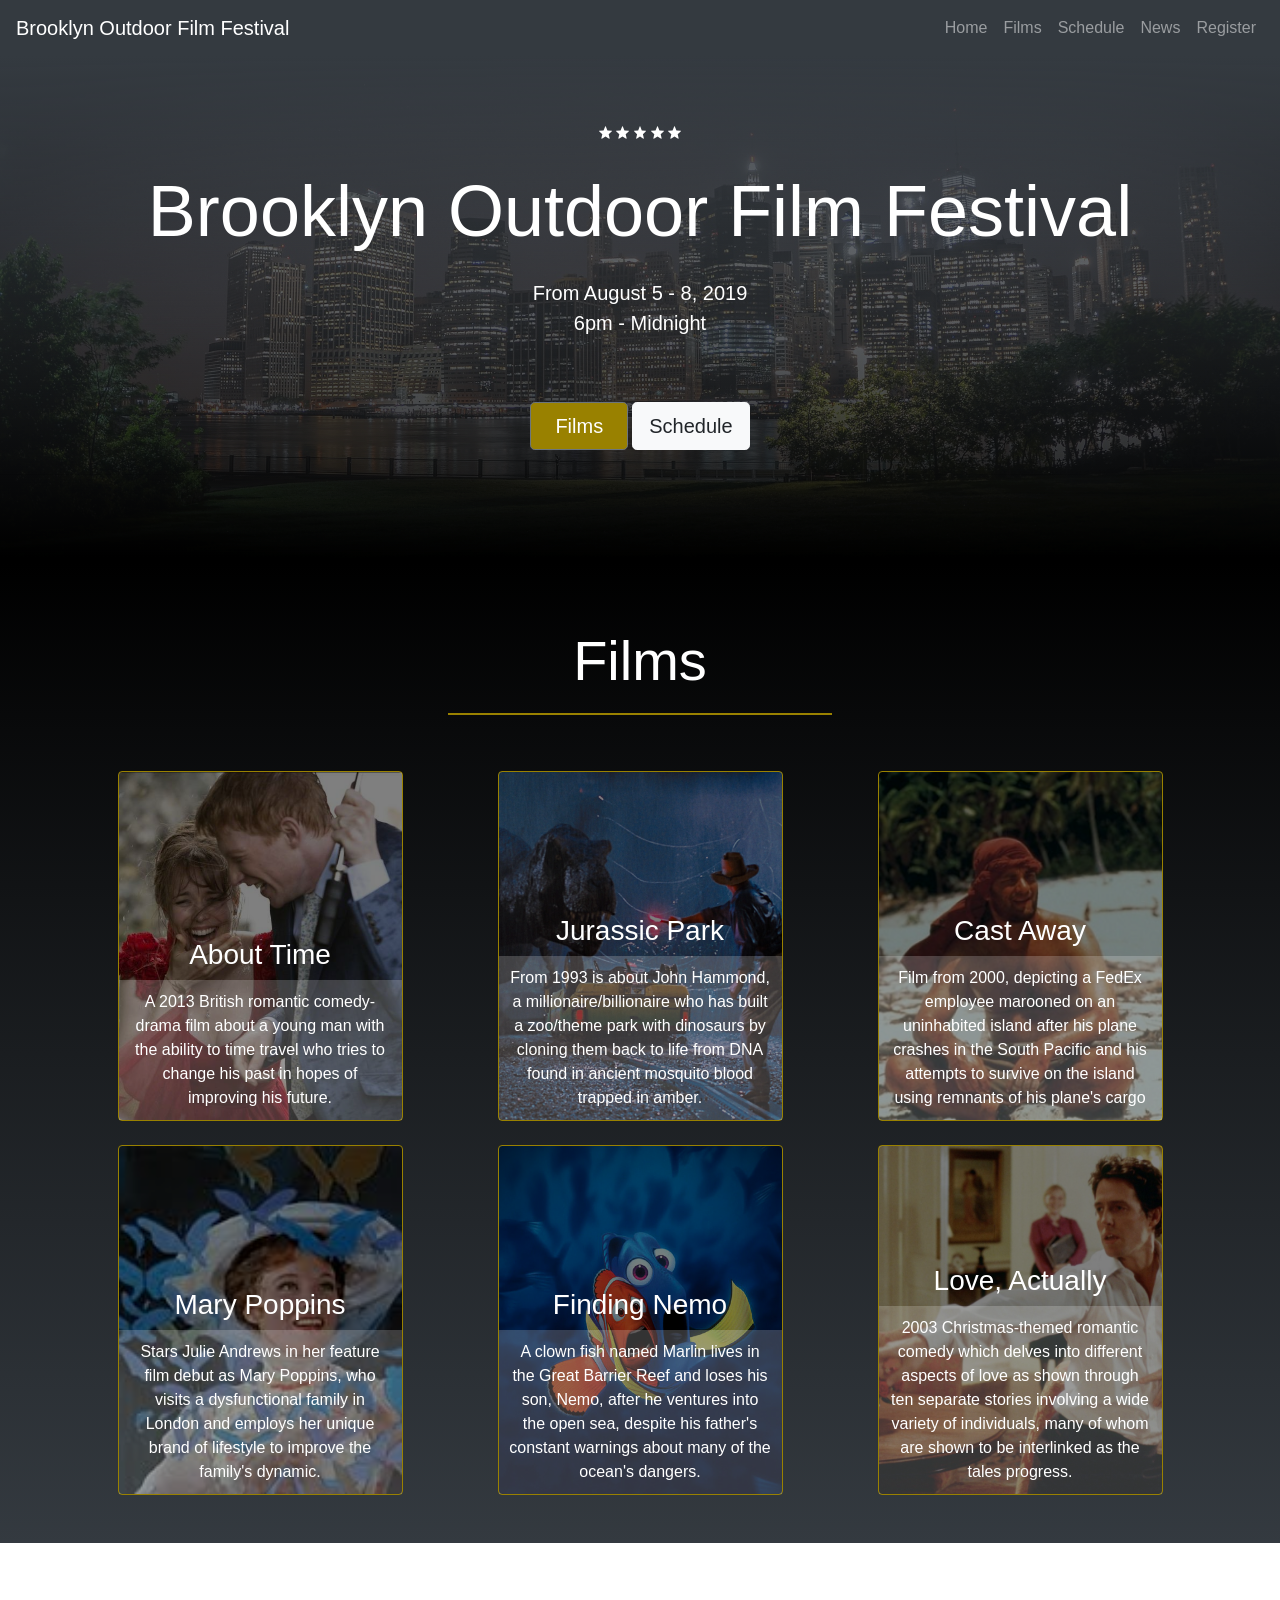
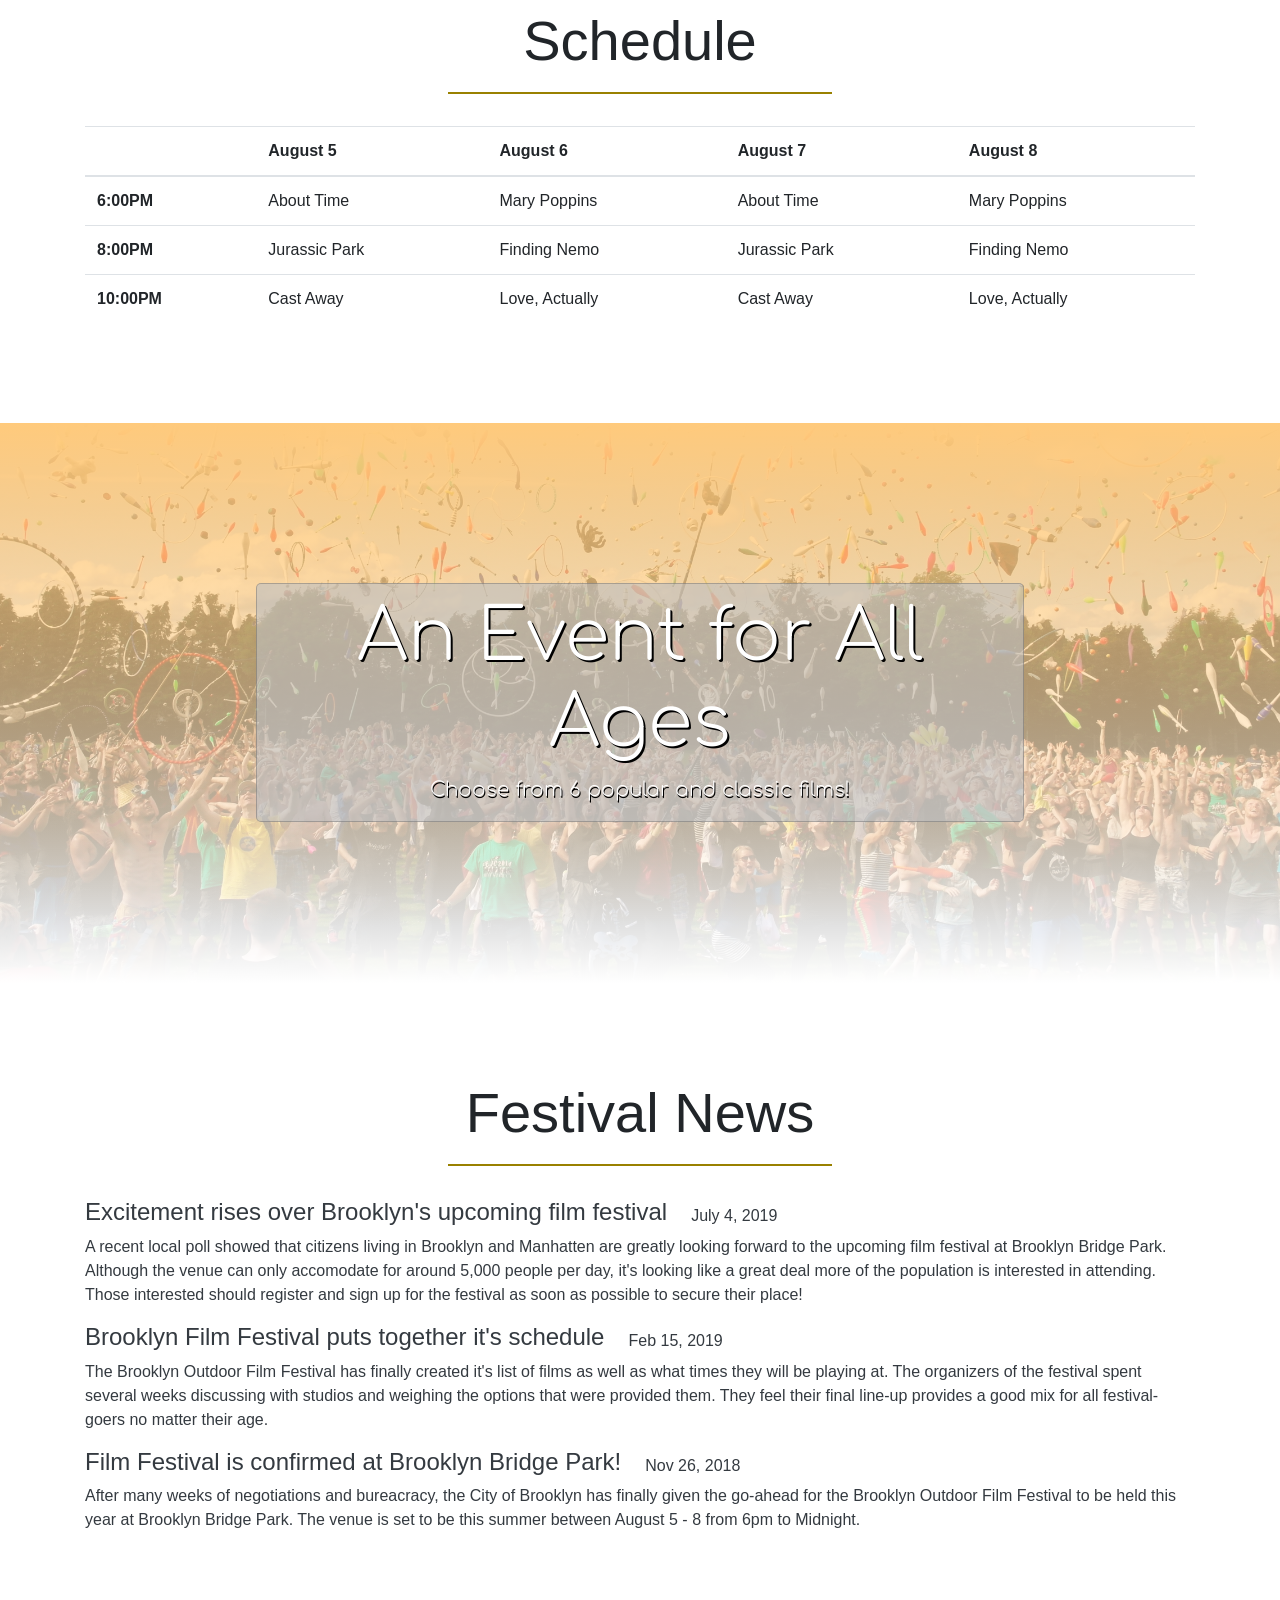
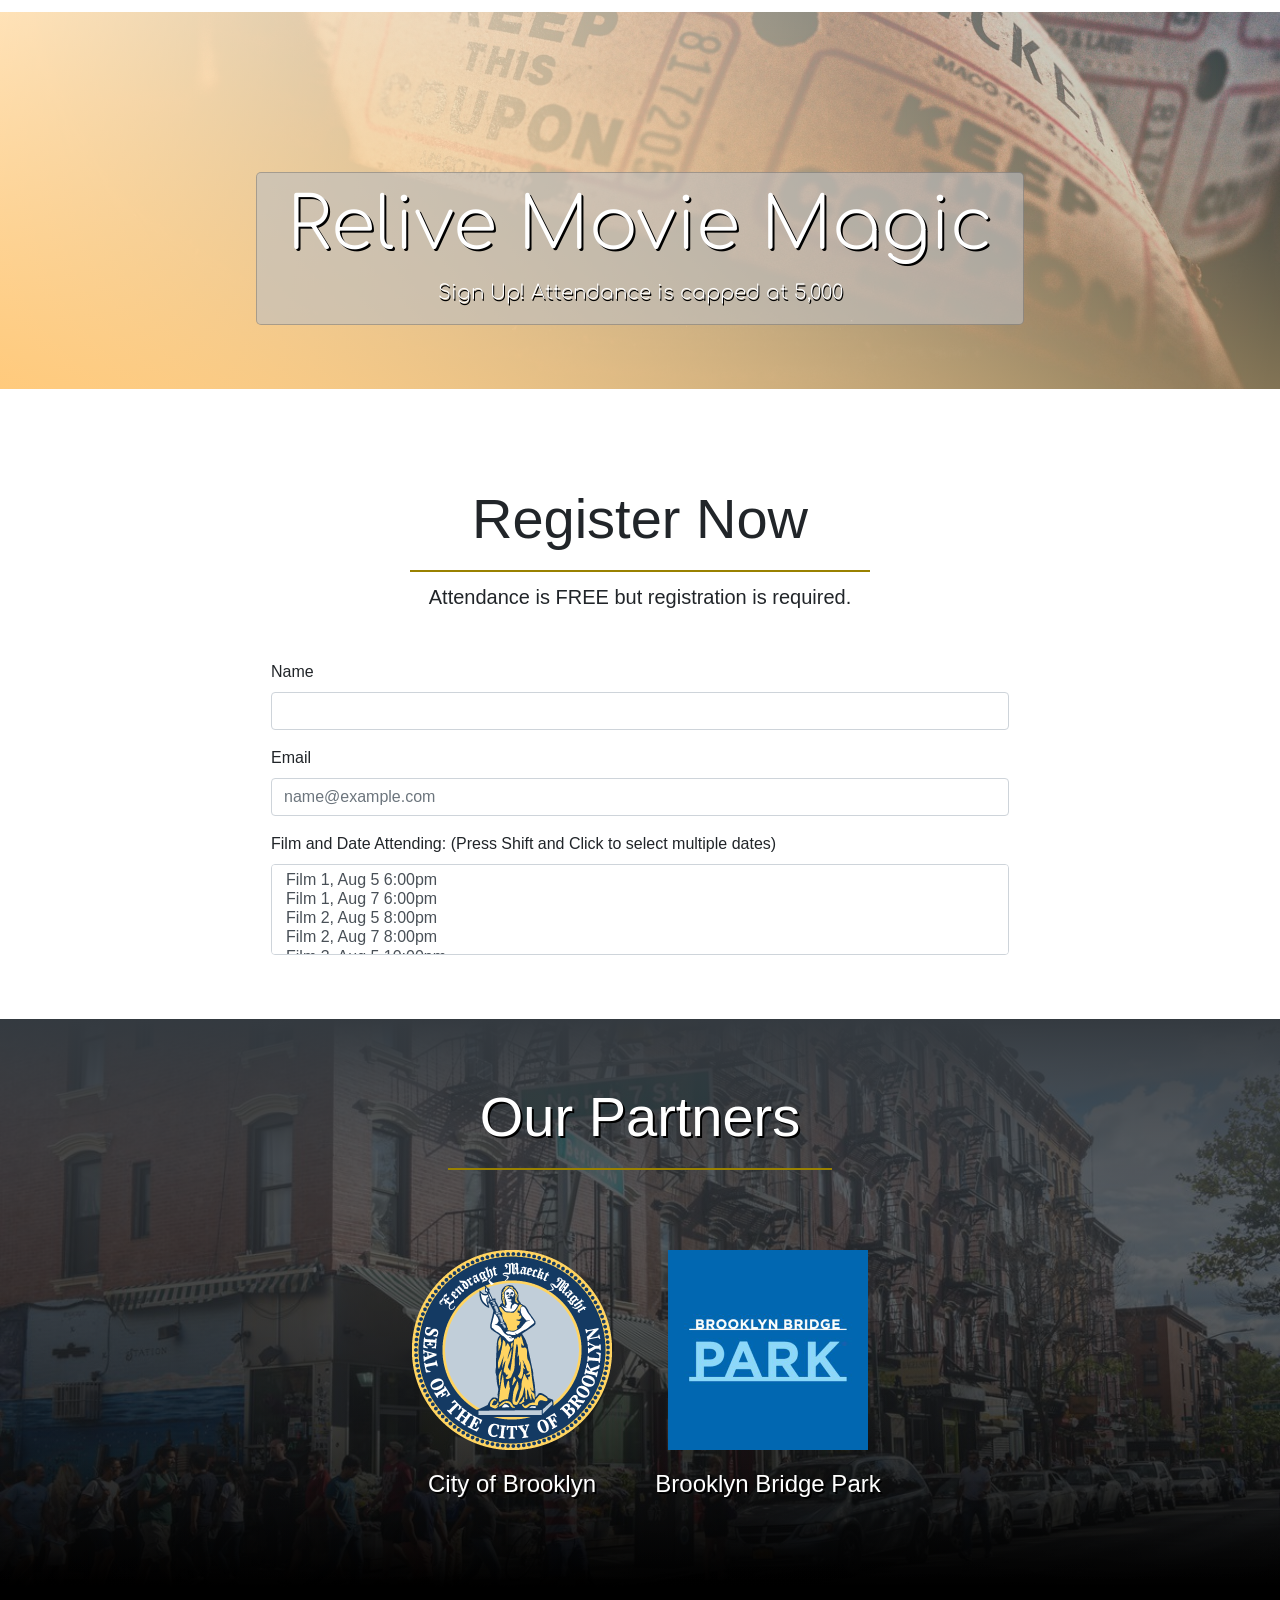
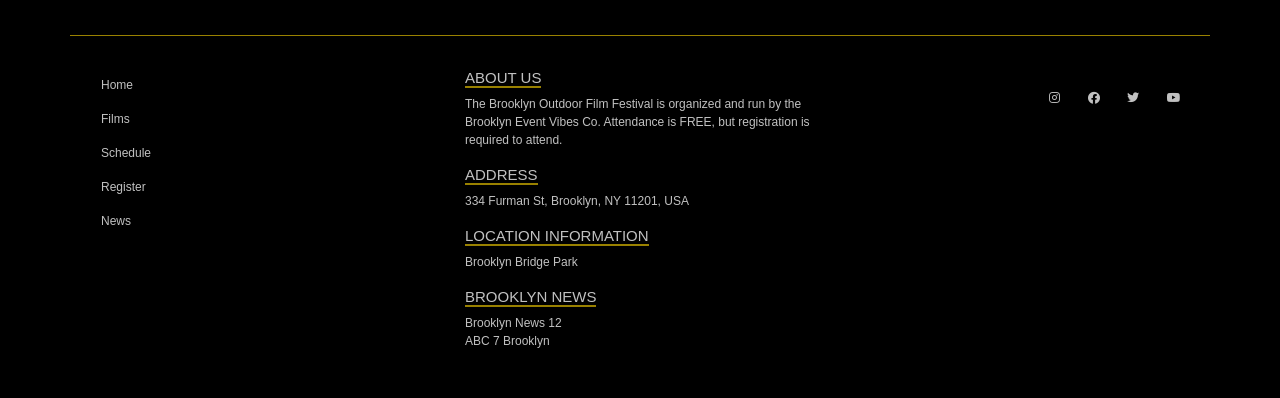
==== commit 9d6e9140: "last stage updates" ====
--- a/index.html
+++ b/index.html
@@ -81,41 +81,41 @@
         </div>
         <div class="container" id="films">
           <div class="row d-flex justify-content-around text-center my-4">
-            <div id="about-time-pic" class="d-flex flex-column justify-content-end col-xs-12 col-lg-3 height-film rounded gold-border">
+            <div id="about-time-pic" class="d-flex flex-column justify-content-end col-xs-12 col-lg-3 height-film rounded gold-border padding-sides">
               <h3>About Time</h3>
-              <p>
+              <p class="bottom-margin-film">
                 A 2013 British romantic comedy-drama film about a young man with the ability to time travel who tries to change his past in hopes of improving his future.
               </p>
             </div>
-            <div id="jurassic-park-pic" class="d-flex flex-column justify-content-end col-xs-12 col-lg-3 height-film rounded gold-border">
+            <div id="jurassic-park-pic" class="d-flex flex-column justify-content-end col-xs-12 col-lg-3 height-film rounded gold-border padding-sides">
               <h3>Jurassic Park</h3>
-              <p>
+              <p class="bottom-margin-film">
                 From 1993 is about John Hammond, a millionaire/billionaire who has built a zoo/theme park with dinosaurs by cloning them back to life from DNA found in ancient mosquito blood trapped in amber.
               </p>
             </div>
-            <div id="cast-away-pic" class="d-flex flex-column justify-content-end col-xs-12 col-lg-3 height-film rounded gold-border">
+            <div id="cast-away-pic" class="d-flex flex-column justify-content-end col-xs-12 col-lg-3 height-film rounded gold-border padding-sides">
               <h3>Cast Away</h3>
-              <p>
+              <p class="bottom-margin-film">
                 Film from 2000, depicting a FedEx employee marooned on an uninhabited island after his plane crashes in the South Pacific and his attempts to survive on the island using remnants of his plane's cargo
               </p>
             </div>
           </div><!--/row-->
           <div class="row d-flex justify-content-around text-center mt-4" id="row-height">
-            <div id="mary-poppins-pic" class="d-flex flex-column justify-content-end col-xs-12 col-lg-3 height-film rounded gold-border">
+            <div id="mary-poppins-pic" class="d-flex flex-column justify-content-end col-xs-12 col-lg-3 height-film rounded gold-border padding-sides">
               <h3>Mary Poppins</h3>
-              <p>
+              <p class="bottom-margin-film">
                 Stars Julie Andrews in her feature film debut as Mary Poppins, who visits a dysfunctional family in London and employs her unique brand of lifestyle to improve the family's dynamic.
               </p>
             </div>
-            <div id="finding-nemo-pic" class="d-flex flex-column justify-content-end col-xs-12 col-lg-3 height-film rounded gold-border">
+            <div id="finding-nemo-pic" class="d-flex flex-column justify-content-end col-xs-12 col-lg-3 height-film rounded gold-border padding-sides">
               <h3>Finding Nemo</h3>
-              <p>
+              <p class="bottom-margin-film">
                 A clown fish named Marlin lives in the Great Barrier Reef and loses his son, Nemo, after he ventures into the open sea, despite his father's constant warnings about many of the ocean's dangers.
               </p>
             </div>
-            <div id="love-actually-pic" class="d-flex flex-column justify-content-end col-xs-12 col-lg-3 height-film rounded gold-border">
+            <div id="love-actually-pic" class="d-flex flex-column justify-content-end col-xs-12 col-lg-3 height-film rounded gold-border padding-sides">
               <h3>Love, Actually</h3>
-              <p>
+              <p class="bottom-margin-film">
                  2003 Christmas-themed romantic comedy which delves into different aspects of love as shown through ten separate stories involving a wide variety of individuals, many of whom are shown to be interlinked as the tales progress.
               </p>
             </div>
--- a/css/style.css
+++ b/css/style.css
@@ -68,6 +68,10 @@
   border: 1px groove #998100;
 }
 
+.bottom-margin-film {
+  margin-bottom: 0;
+}
+
 #films p {
   background-color: rgba(255, 255, 255, 0.2);
   padding: 10px;
@@ -121,8 +125,11 @@
   padding-bottom: 10px;
 }
 
+.padding-sides {
+  padding: 0px 0px;
+}
+
 /*----Wrapper middle----*/
-
 #wrapper1-img {
   height: 35rem;
   margin-top: 100px;
@@ -138,7 +145,7 @@
   background-color: rgb(189,	190,	193, 0.6);
   text-shadow: 2px 2px #000;
   border-radius: 5px;
-  border: 1px solid #000;
+  border: 1px solid rgba(0,0,0, 0.2);
   padding: 10px 10px 0px;
 }
 
@@ -164,9 +171,8 @@
   background-color: rgb(189,	190,	193, 0.6);
   text-shadow: 2px 2px #000;
   border-radius: 5px;
-  border: 1px solid #000;
+  border: 1px solid rgba(0, 0, 0, 0.2);
   padding: 10px 10px 0px;
-  width:
 }
 
 .city-logos {
@@ -175,14 +181,13 @@
 }
 
 #partners-width {
-  width: 50%;
+  width: 40%;
 }
 
 .partners {
   background: linear-gradient(#343a40, transparent 99%),
               linear-gradient(0deg, #000, transparent 99%),
               url("../images/brooklyn-street.jpg") center/cover;
-
   margin-top: 4rem;
   color: #fff;
   text-shadow: 2px 2px #000;
@@ -209,10 +214,14 @@
 }
 
 /*----FOOTER----*/
-
 #footer {
   background-color: #000;
   color: #c1c1c1;
+  font-size: 12px;
+}
+
+#footer span {
+  font-size: 15px;
 }
 
 #border-top-footer {
@@ -233,10 +242,7 @@
   display: block;
 }
 
-
-
 /*------------ MEDIA QUERIES --------------*/
-
 @media (max-width: 768px) {
 
   #header-img h1 {
@@ -271,48 +277,38 @@
 }
 
 @media only screen and (min-width: 768px) and (max-width: 992px) {
-
   .star {
     width: 2%;
   }
-
   .gold-border {
     border: none;
   }
-
 }
 
 
 @media (min-width: 992px) {
-
   .margin-sides-register {
     margin: 0 20%;
   }
-
   .width-border{
     width: 30%;
     margin: 0 auto;
     padding-bottom: 10px;
   }
-
   #width-border-register{
     width: 60%;
     margin: 0 auto 10px;
     padding-bottom: 10px;
   }
-
   .height-film {
     height: 350px;
   }
-
   #wrapper-text {
     width: 60%;
     margin: 0 auto;
   }
-
   #wrapper-text2 {
     width: 60%;
     margin: 0 auto;
   }
-
-}
+}
